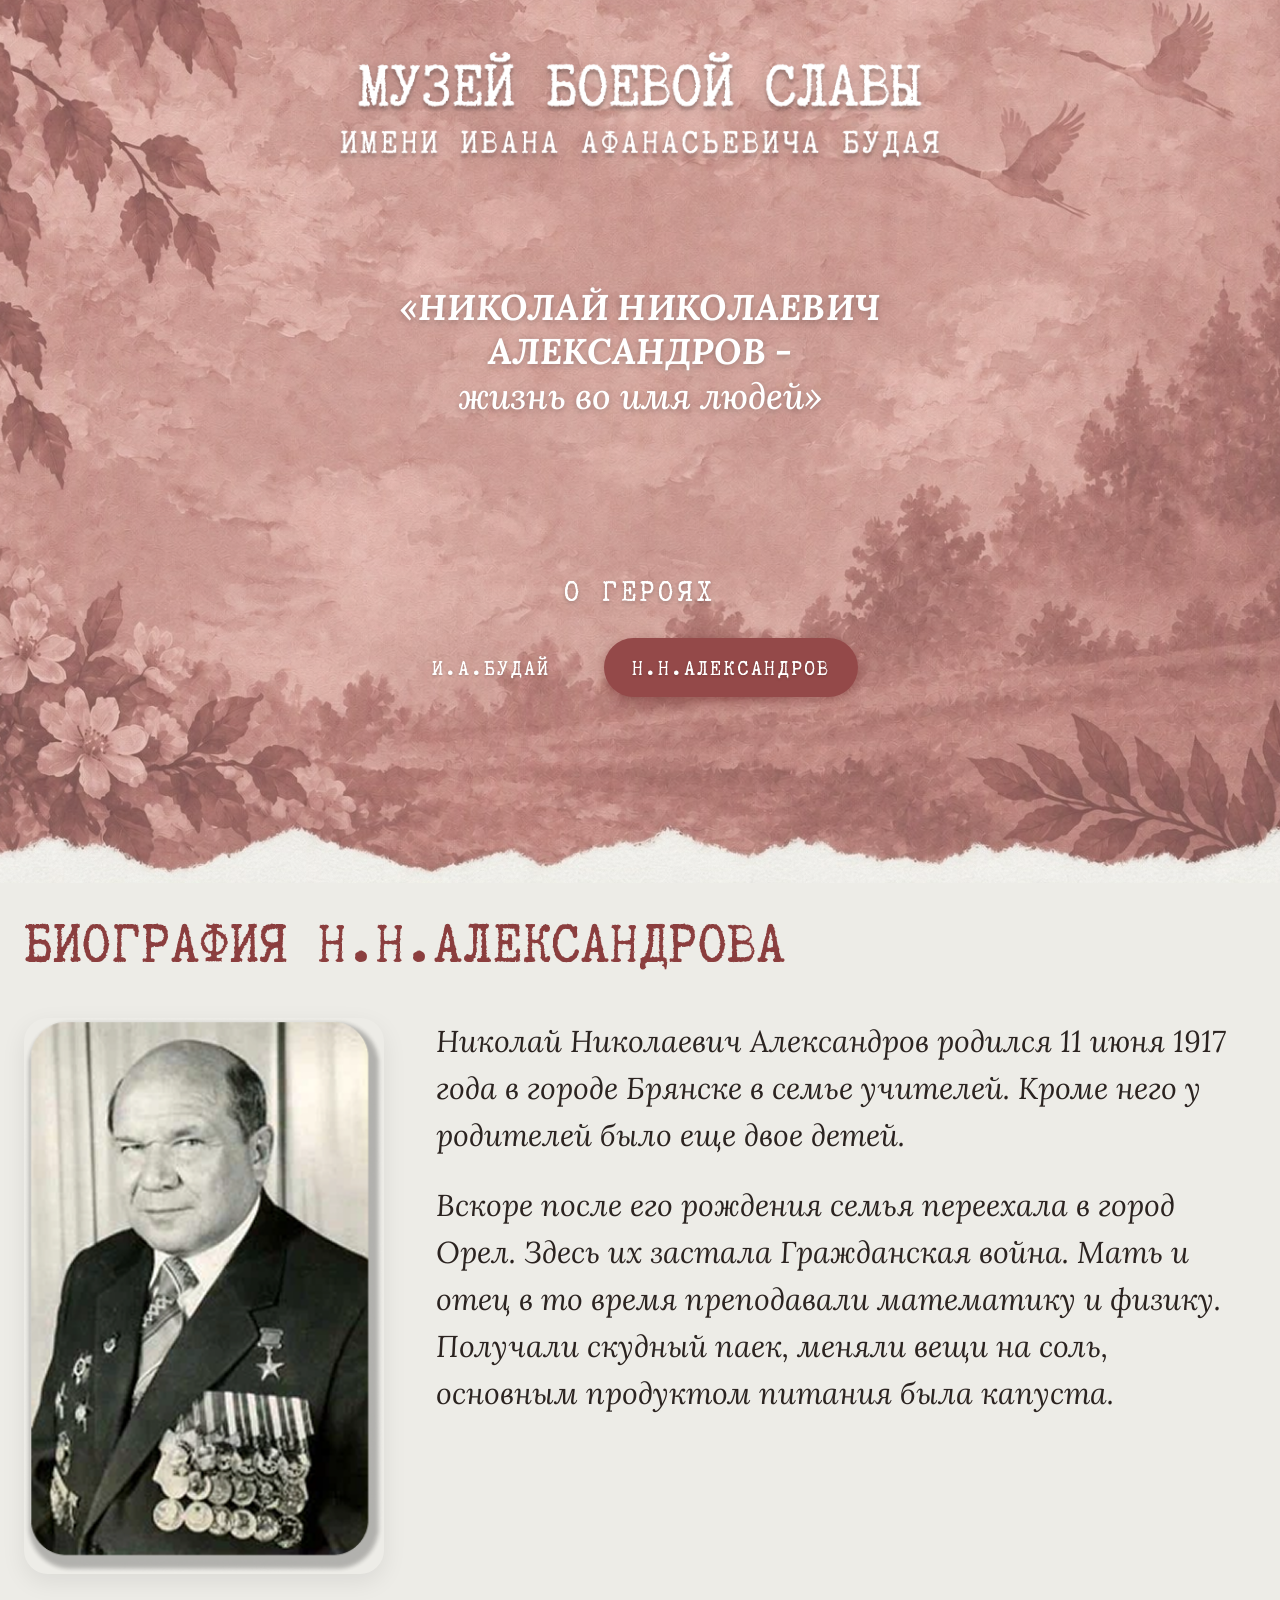
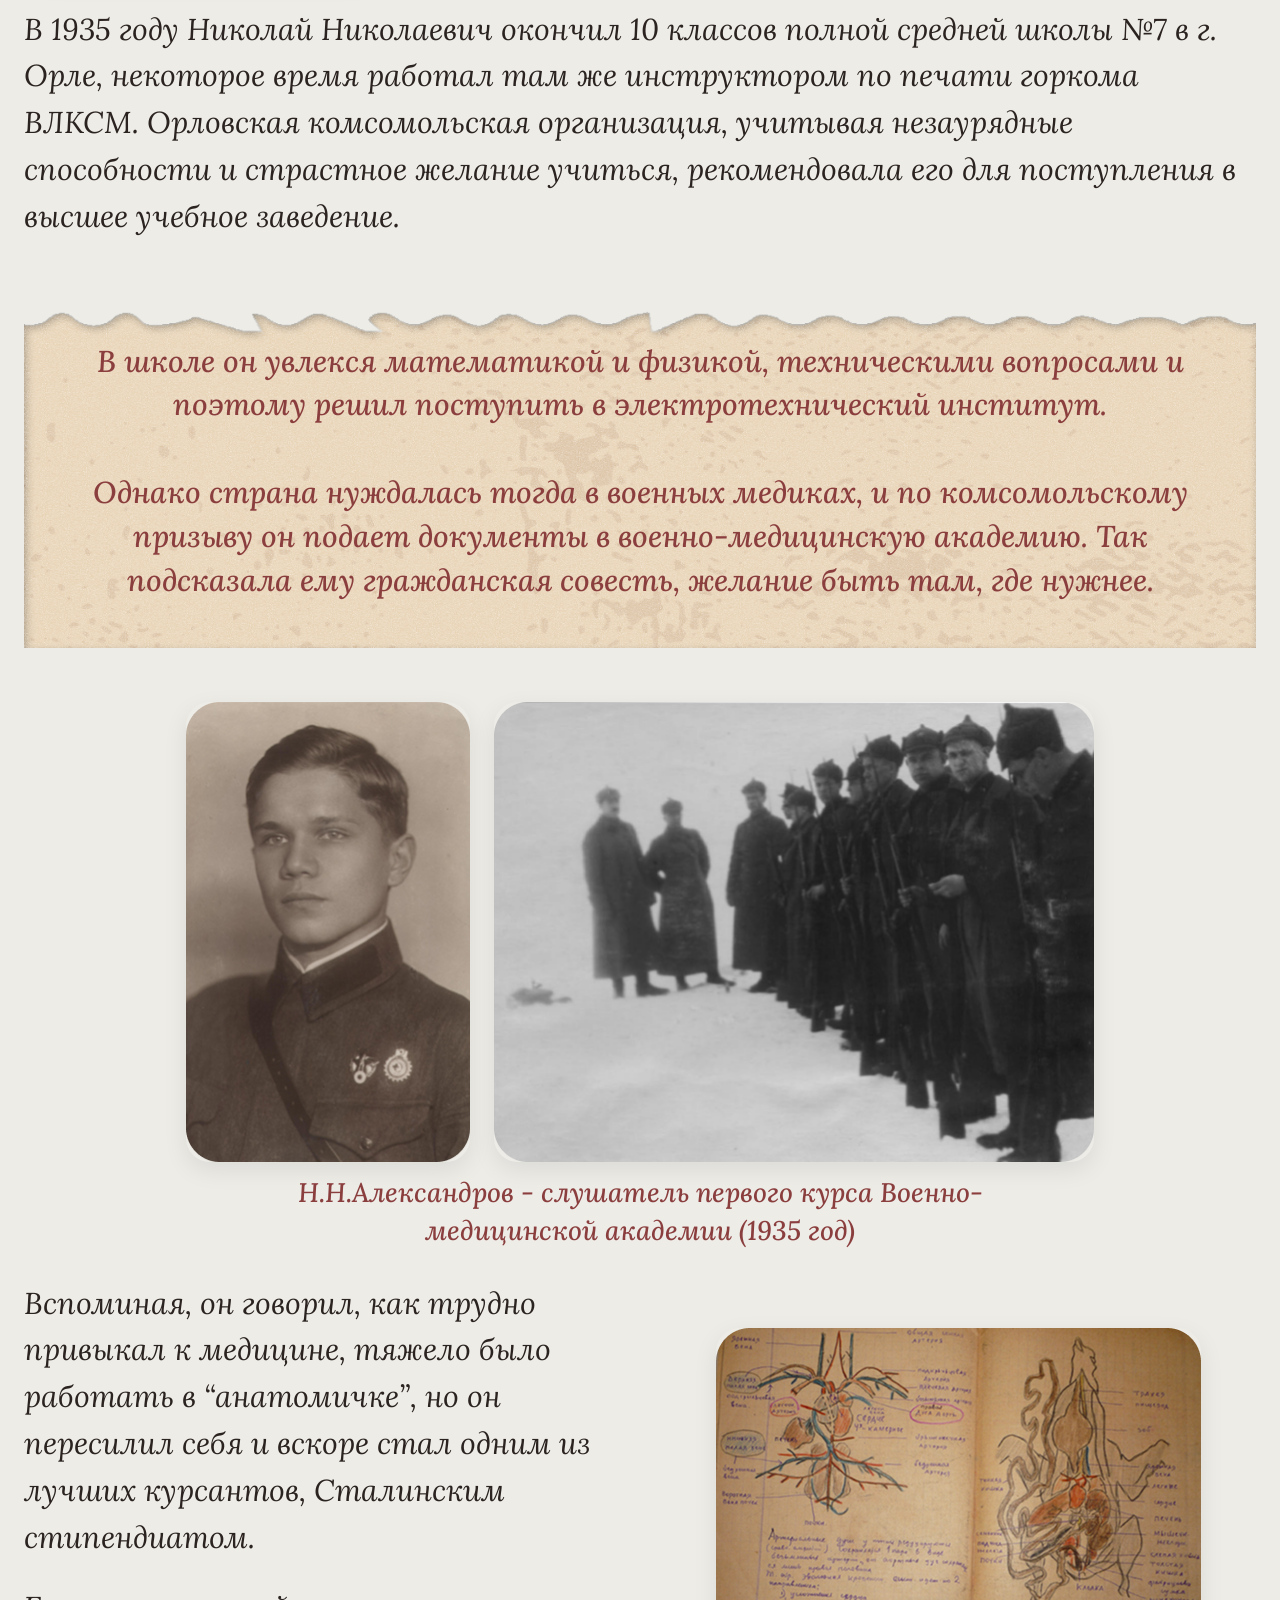
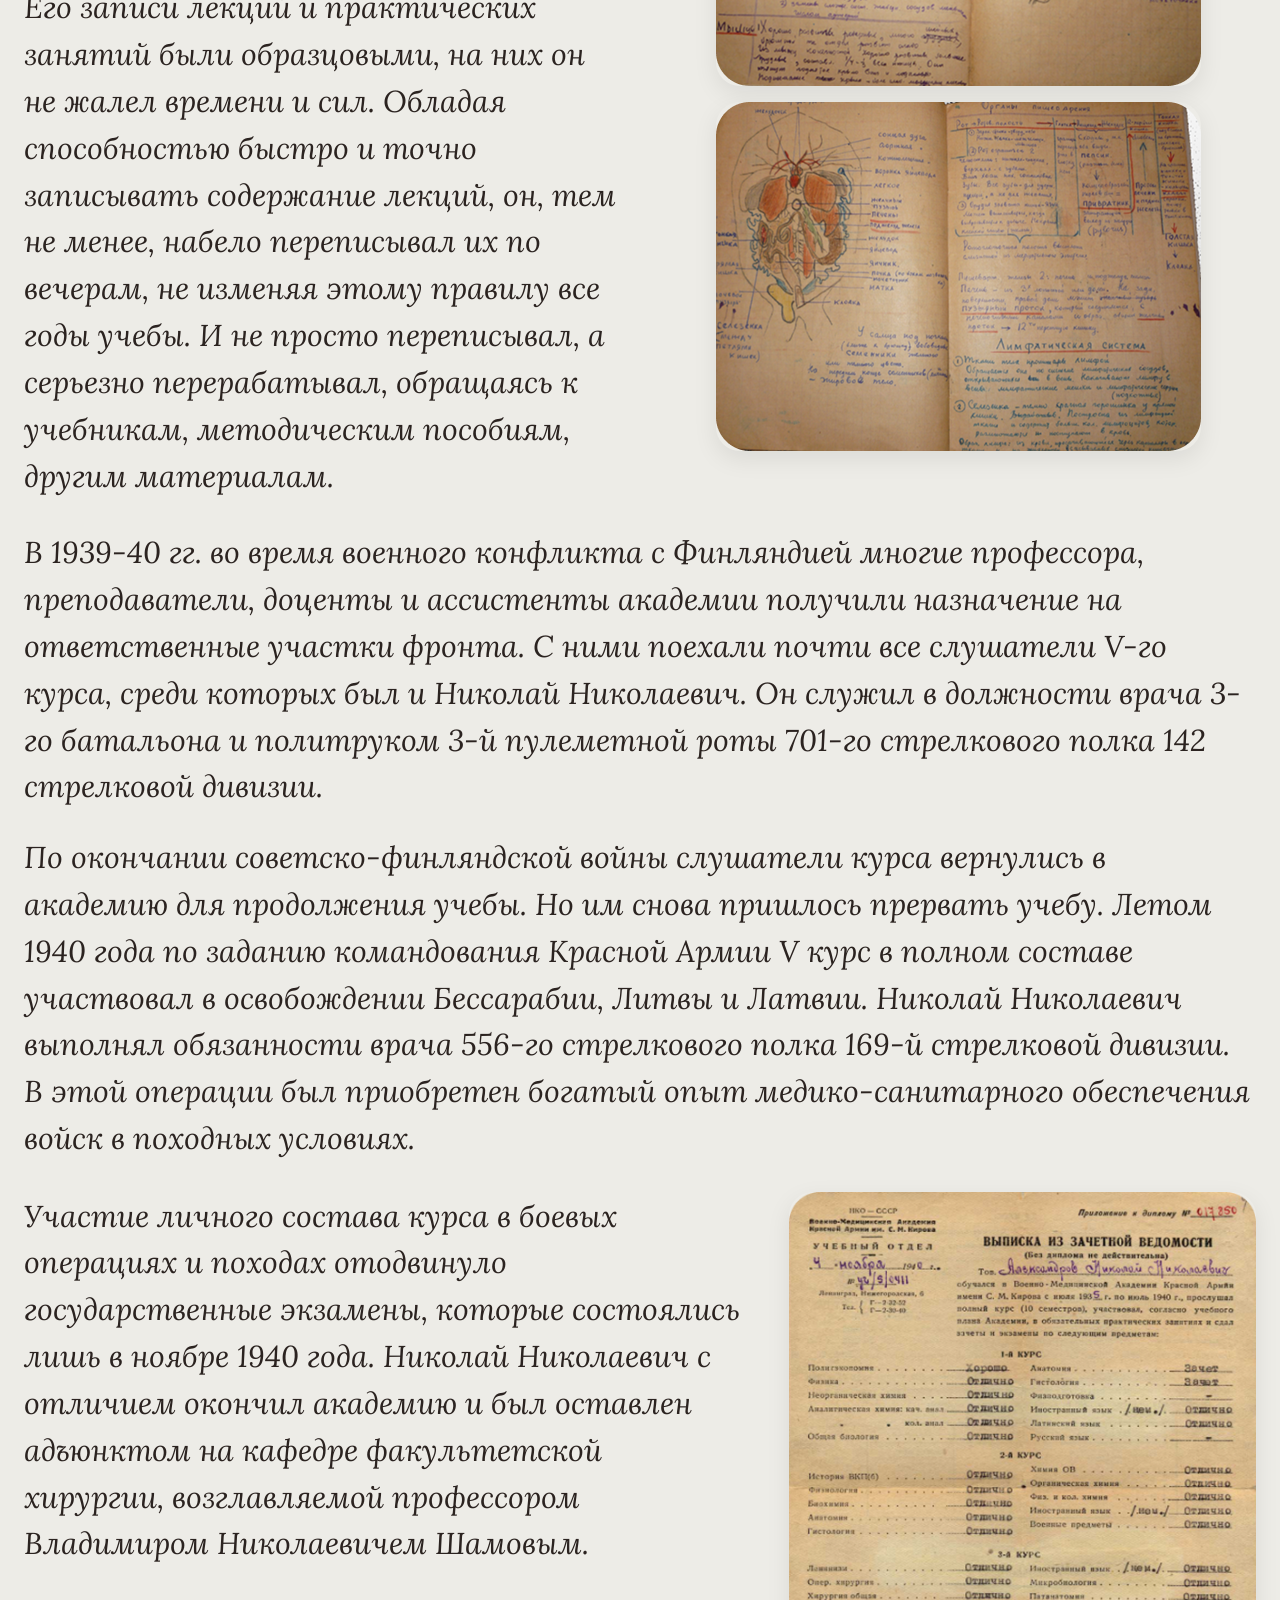
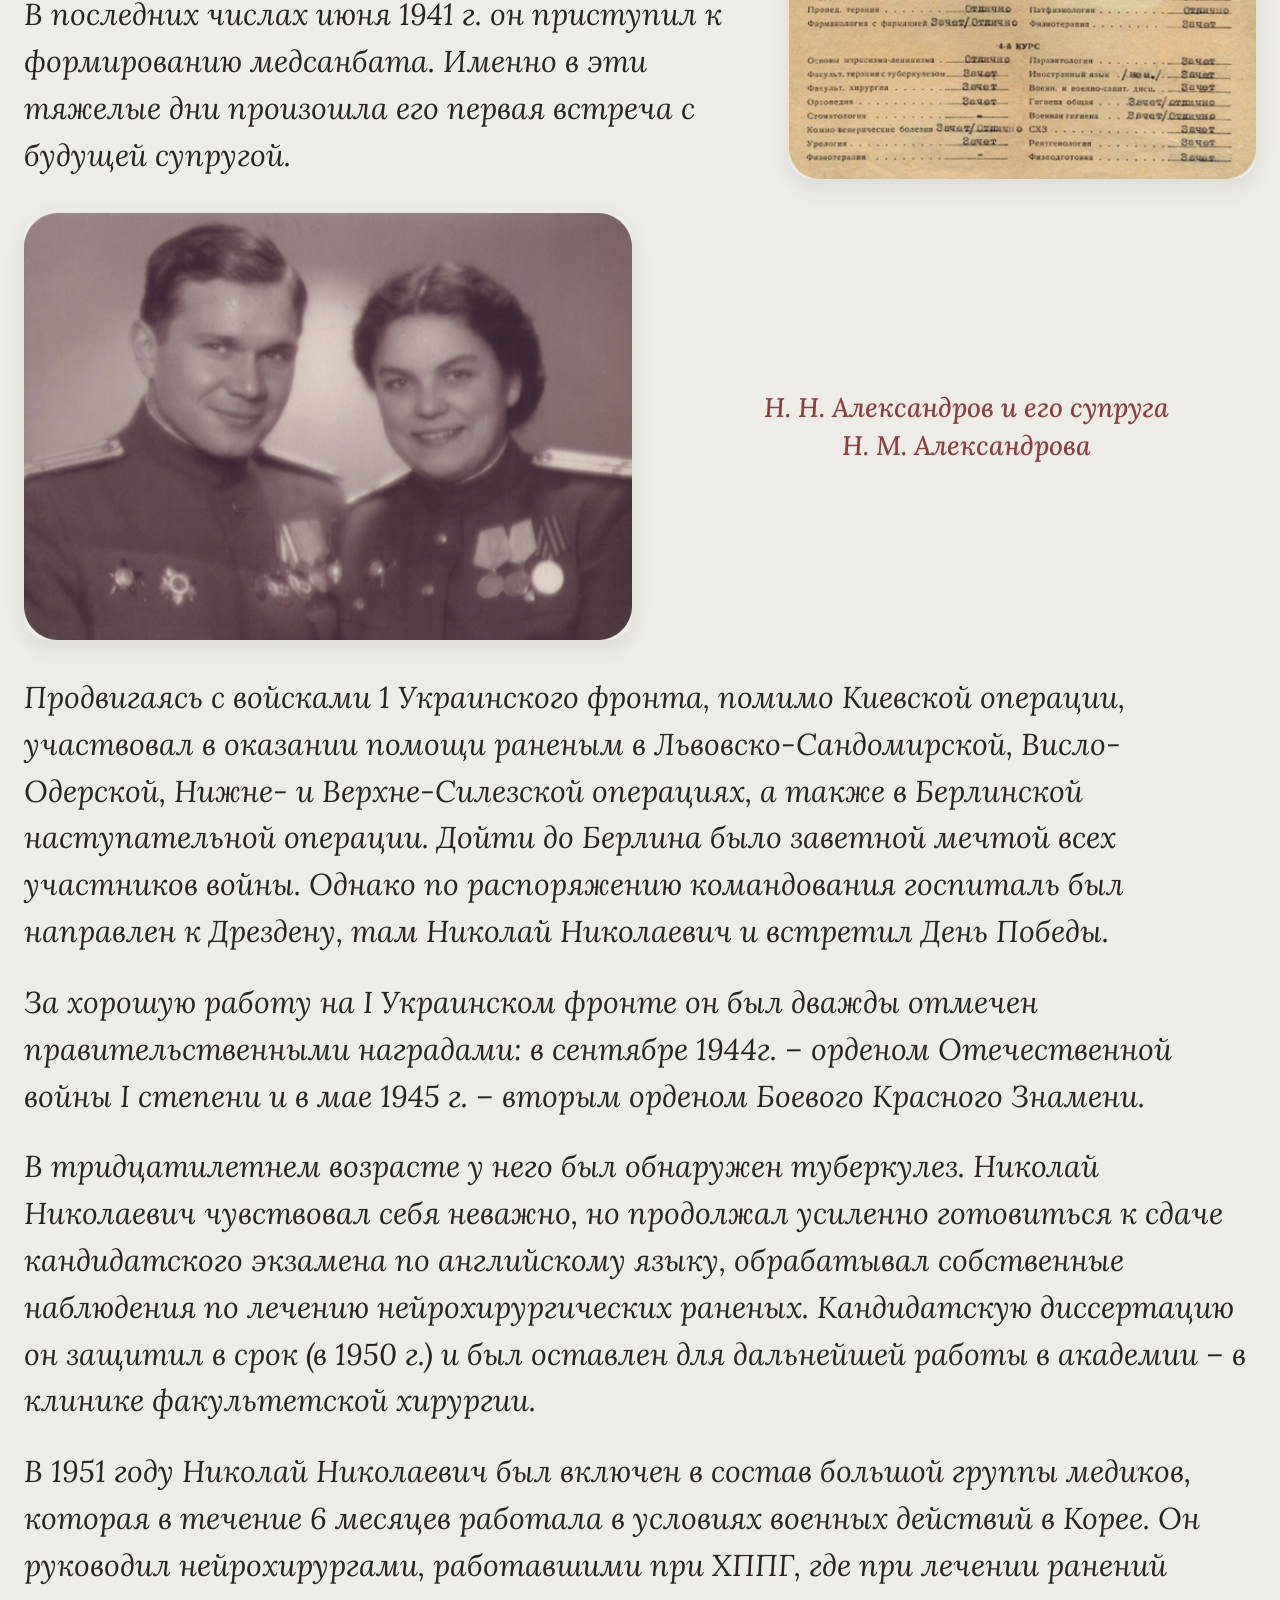
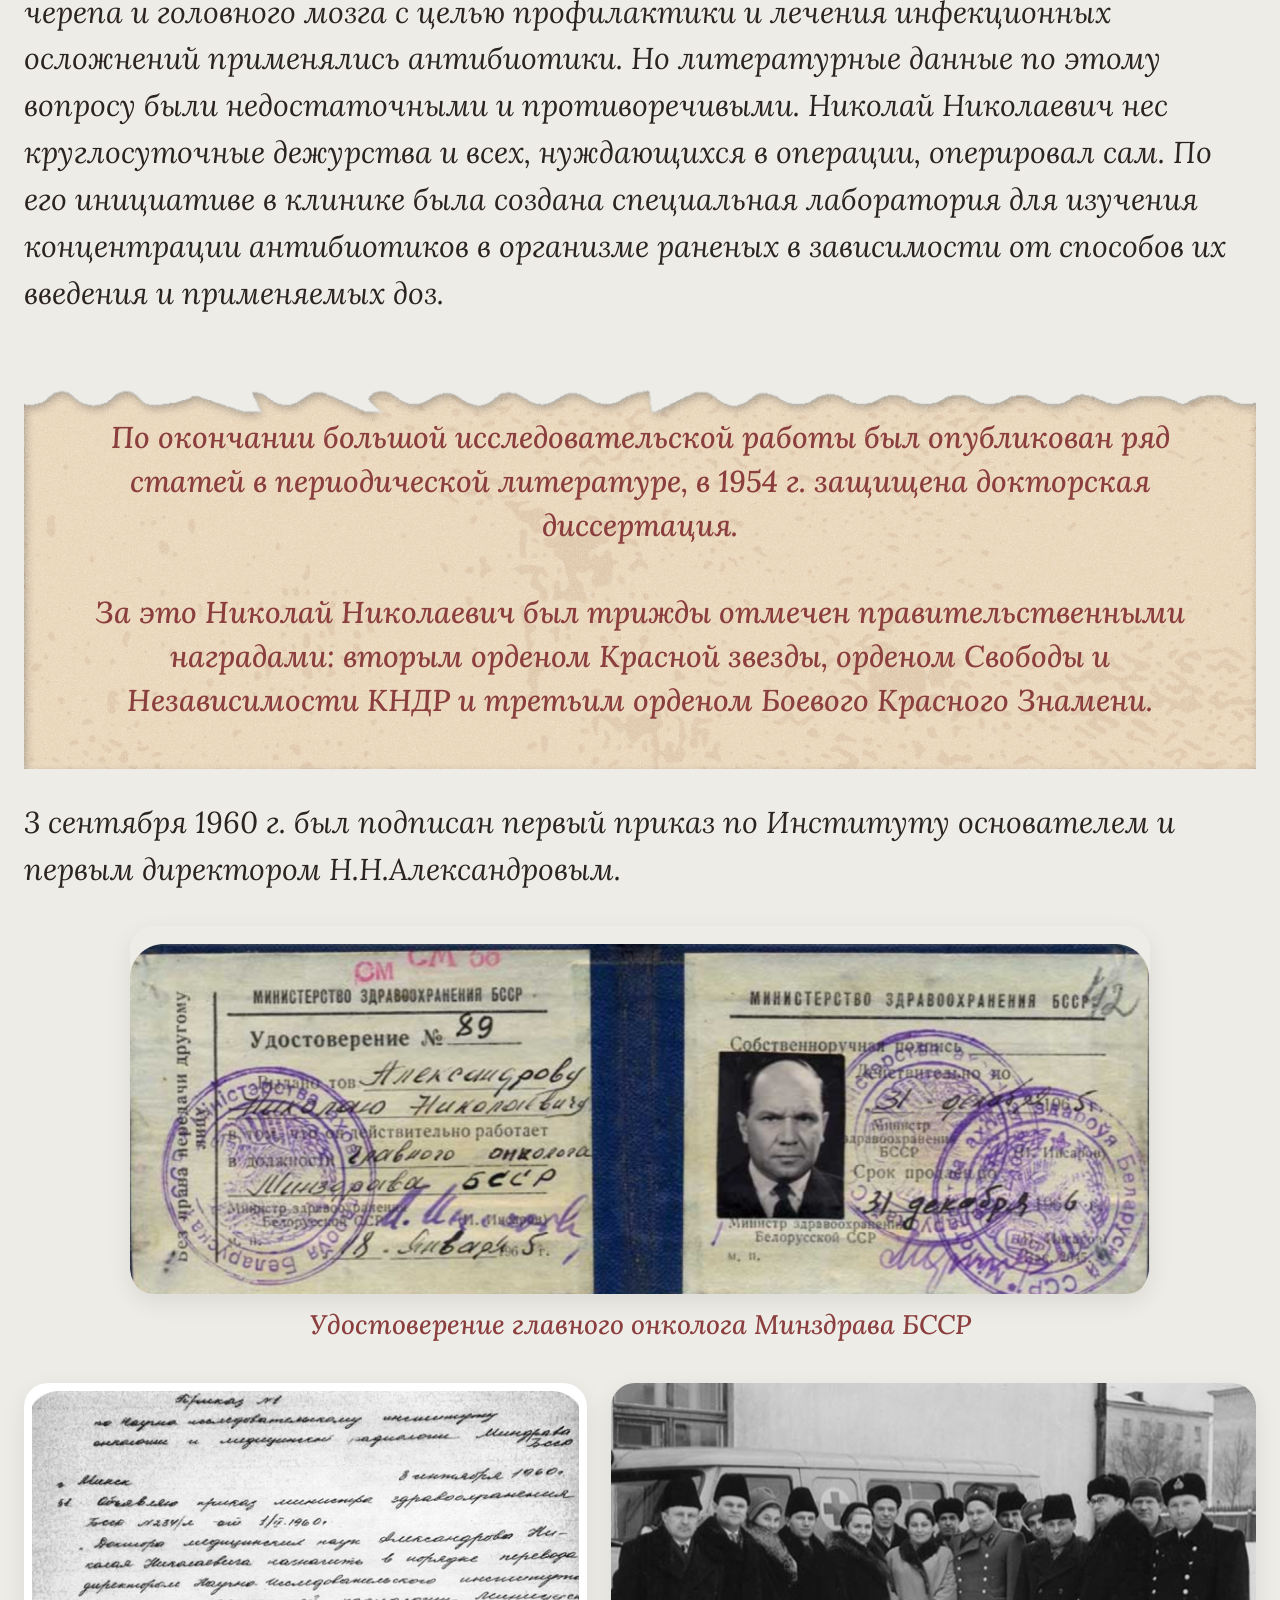
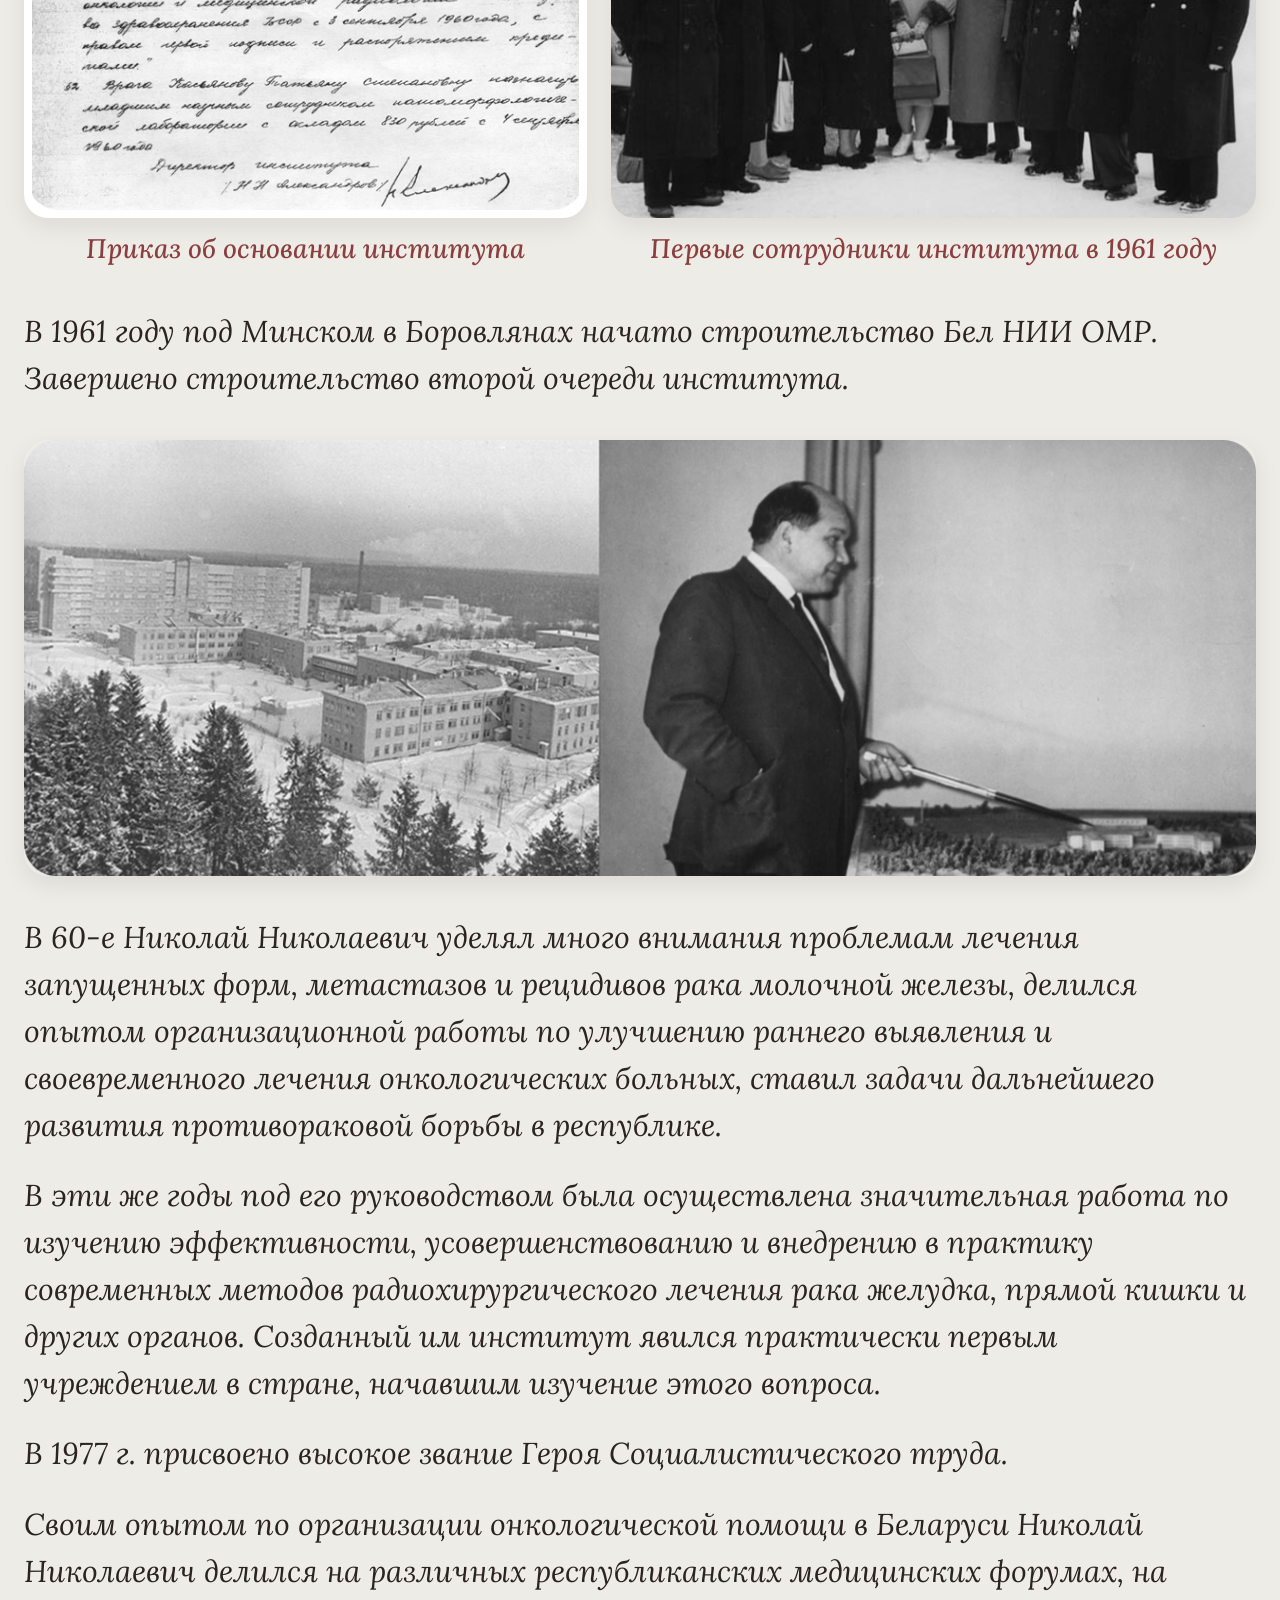
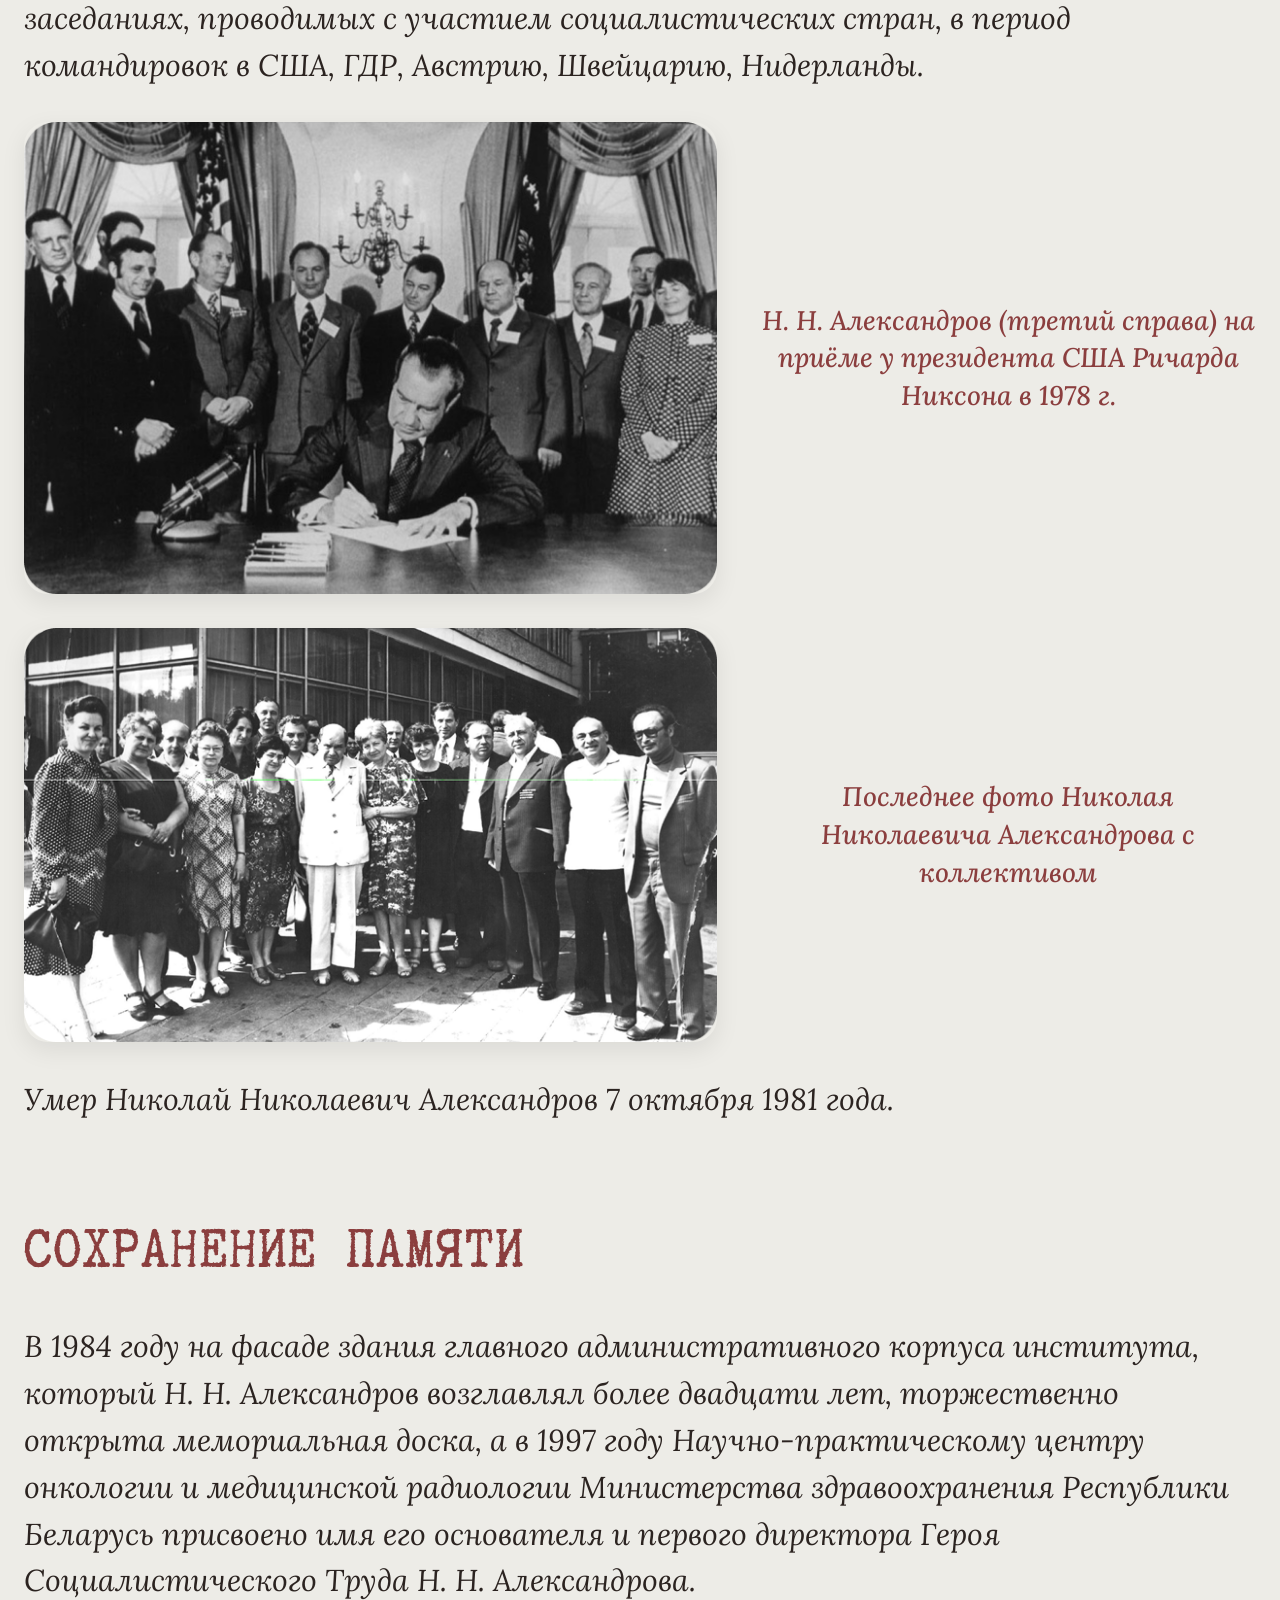
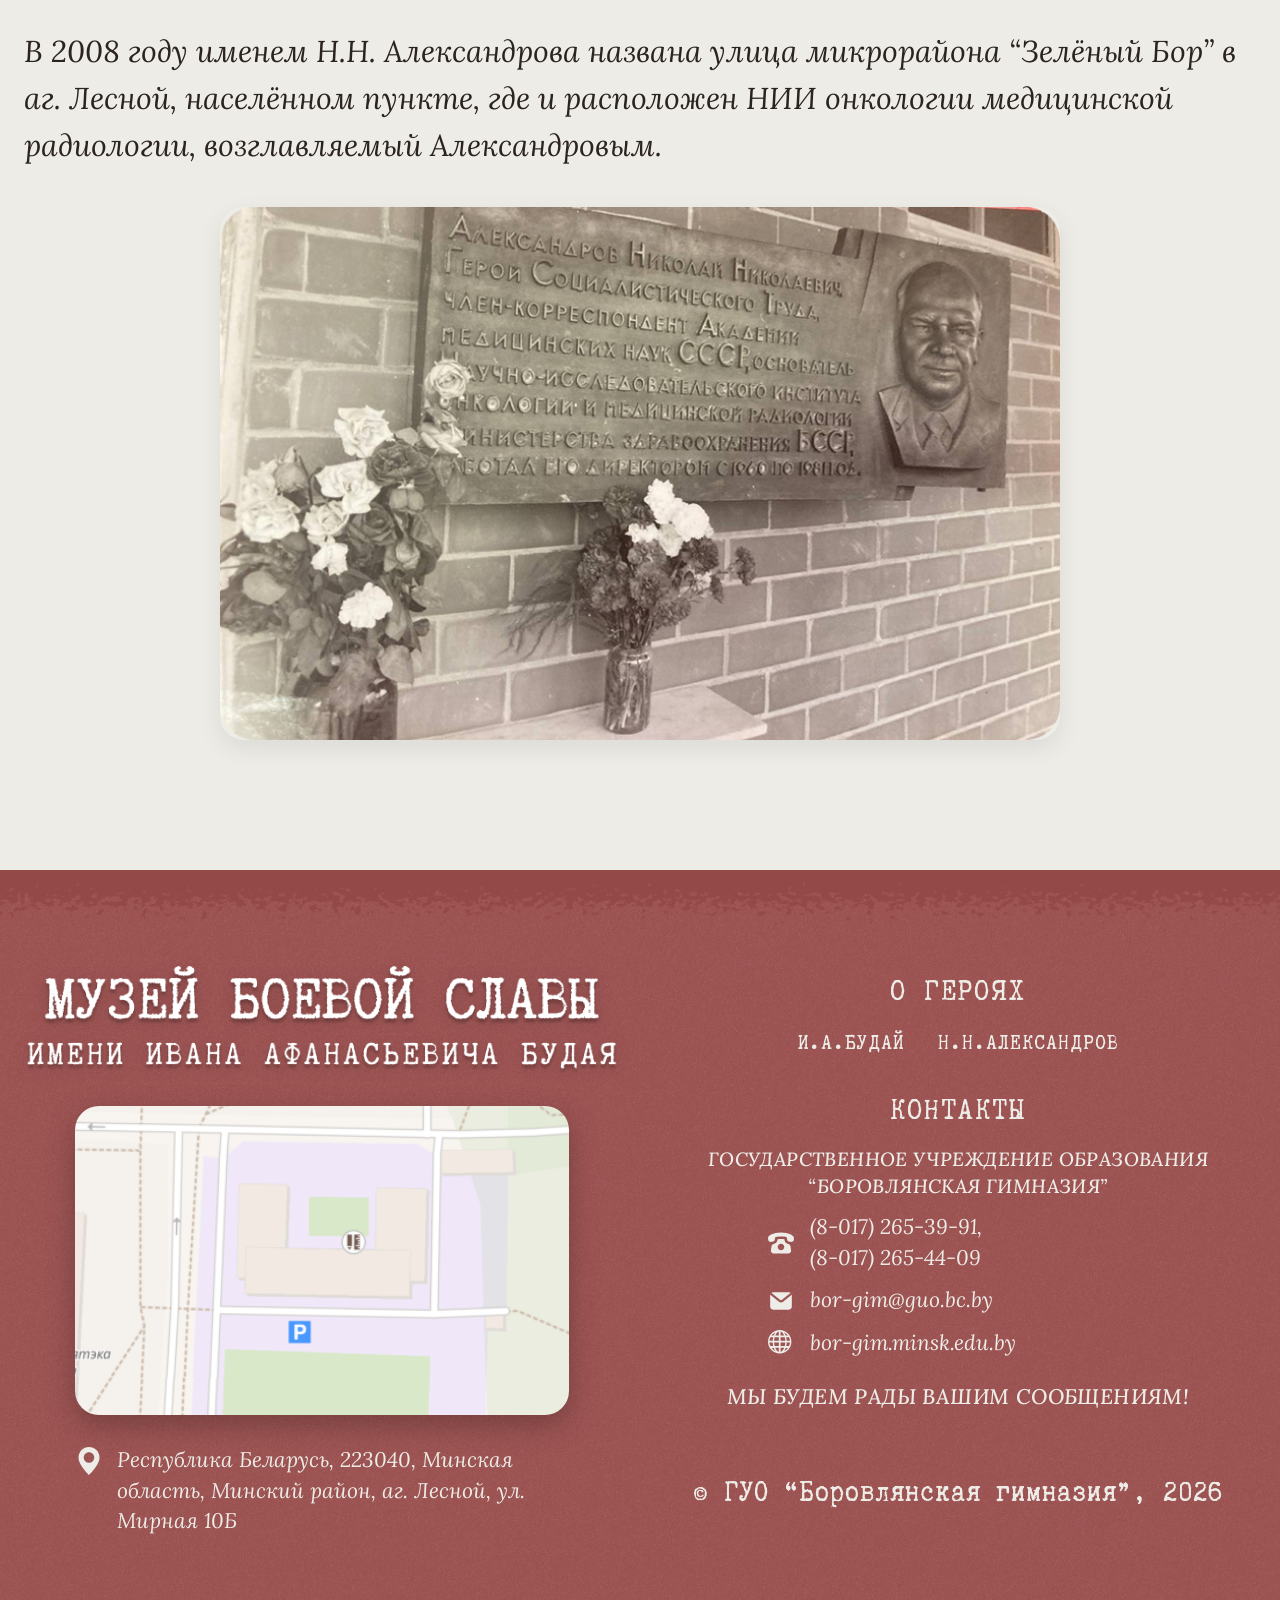
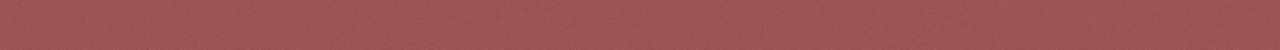
==== aleksandrov.html @ c3d9b559 "Сайт музея Боевой Славы: вёрстка по новому прототипу" ====
<!DOCTYPE html>
<html lang="ru">
<head>
  <meta charset="UTF-8">
  <meta name="viewport" content="width=device-width, initial-scale=1.0">
  <title>Александров Николай Николаевич — Музей Боевой Славы</title>
  <meta name="description" content="Биография, военный путь и научное наследие Николая Николаевича Александрова — Героя Социалистического Труда.">
  <link rel="preload" as="image" href="assets/img/banner.png">
  <link rel="stylesheet" href="css/style.css?v=20261109-8">
  <link rel="icon" type="image/png" href="assets/img/logo.png">
</head>
<body>

  <!-- ======================================================================
       Шапка и баннер героя
       ====================================================================== -->
  <header class="header-banner">
    <div class="header-container">
      <a href="index.html" class="museum-logo" title="На главную">
        <img src="assets/img/logo.png" alt="Музей Боевой Славы имени Ивана Афанасьевича Будая" width="645" height="120">
      </a>

      <div class="header-quote">
        <div class="quote-text">
          <strong>«НИКОЛАЙ НИКОЛАЕВИЧ<br>АЛЕКСАНДРОВ -</strong>
          жизнь во имя людей»
        </div>
      </div>

      <nav class="header-heroes-nav" aria-label="Раздел героев">
        <div class="heroes-nav-title">О ГЕРОЯХ</div>
        <div class="heroes-buttons-row">
          <a href="budai.html" class="btn-hero-nav">И.А.БУДАЙ</a>
          <a href="aleksandrov.html" class="btn-hero-nav active">Н.Н.АЛЕКСАНДРОВ</a>
        </div>
      </nav>
    </div>
  </header>

  <!-- ======================================================================
       Основное содержимое страницы
       ====================================================================== -->
  <main class="main-wrapper">

    <!-- Раздел: Биография -->
    <section class="section-block">
      <h2 class="section-title left">БИОГРАФИЯ Н.Н.АЛЕКСАНДРОВА</h2>

      <div class="bio-top-grid">
        <img src="assets/img/aleksandrov/portrait.png" alt="Николай Николаевич Александров" class="bio-portrait" data-caption="Николай Николаевич Александров (1917–1981)" width="346" height="534" loading="lazy" decoding="async">

        <div class="bio-paragraphs">
          <p>
            Николай Николаевич Александров родился 11 июня 1917 года в городе Брянске в семье учителей. Кроме него у родителей было еще двое детей.
          </p>
          <p>
            Вскоре после его рождения семья переехала в город Орел. Здесь их застала Гражданская война. Мать и отец в то время преподавали математику и физику. Получали скудный паек, меняли вещи на соль, основным продуктом питания была капуста.
          </p>
        </div>
      </div>

      <div class="bio-paragraphs">
        <p>
          В 1935 году Николай Николаевич окончил 10 классов полной средней школы №7 в г. Орле, некоторое время работал там же инструктором по печати горкома ВЛКСМ. Орловская комсомольская организация, учитывая незаурядные способности и страстное желание учиться, рекомендовала его для поступления в высшее учебное заведение.
        </p>

        <div class="paper-card alek-p1">
          В школе он увлекся математикой и физикой, техническими вопросами и поэтому решил поступить в электротехнический институт.<br><br>
          Однако страна нуждалась тогда в военных медиках, и по комсомольскому призыву он подает документы в военно-медицинскую академию. Так подсказала ему гражданская совесть, желание быть там, где нужнее.
        </div>
      </div>

      <div class="photo-caption-block">
        <div class="duo-photo-row">
          <img src="assets/img/aleksandrov/portrait_2.png" alt="Н. Н. Александров в молодости" data-caption="Н. Н. Александров — слушатель Военно-медицинской академии (1935 год)" width="285" height="461" loading="lazy" decoding="async">
          <img src="assets/img/aleksandrov/photo_1.png" alt="Слушатели первого курса" data-caption="Слушатели первого курса Военно-медицинской академии" width="601" height="461" loading="lazy" decoding="async">
        </div>
        <div class="caption-text">
          Н.Н.Александров - слушатель первого курса Военно-<br>медицинской академии (1935 год)
        </div>
      </div>

      <div class="two-col-layout">
        <div class="bio-paragraphs">
          <p>
            Вспоминая, он говорил, как трудно привыкал к медицине, тяжело было работать в “анатомичке”, но он пересилил себя и вскоре стал одним из лучших курсантов, Сталинским стипендиатом.
          </p>
          <p>
            Его записи лекций и практических занятий были образцовыми, на них он не жалел времени и сил. Обладая способностью быстро и точно записывать содержание лекций, он, тем не менее, набело переписывал их по вечерам, не изменяя этому правилу все годы учебы. И не просто переписывал, а серьезно перерабатывал, обращаясь к учебникам, методическим пособиям, другим материалам.
          </p>
        </div>

        <div style="display: flex; flex-direction: column; gap: 16px; align-items: center;">
          <img src="assets/img/aleksandrov/photo_2.png" alt="Анатомический рисунок" style="border-radius: var(--radius-lg); box-shadow: var(--shadow-card); max-width: 100%;" data-caption="Анатомический рисунок из конспекта Н. Н. Александрова" width="485" height="358" loading="lazy" decoding="async">
          <img src="assets/img/aleksandrov/photo_3.png" alt="Конспекты лекций" style="border-radius: var(--radius-lg); box-shadow: var(--shadow-card); max-width: 100%;" data-caption="Образцовые рукописные конспекты лекций" width="485" height="349" loading="lazy" decoding="async">
        </div>
      </div>

      <div class="bio-paragraphs">
        <p>
          В 1939-40 гг. во время военного конфликта с Финляндией многие профессора, преподаватели, доценты и ассистенты академии получили назначение на ответственные участки фронта. С ними поехали почти все слушатели V-го курса, среди которых был и Николай Николаевич. Он служил в должности врача 3-го батальона и политруком 3-й пулеметной роты 701-го стрелкового полка 142 стрелковой дивизии.
        </p>
        <p>
          По окончании советско-финляндской войны слушатели курса вернулись в академию для продолжения учебы. Но им снова пришлось прервать учебу. Летом 1940 года по заданию командования Красной Армии V курс в полном составе участвовал в освобождении Бессарабии, Литвы и Латвии. Николай Николаевич выполнял обязанности врача 556-го стрелкового полка 169-й стрелковой дивизии. В этой операции был приобретен богатый опыт медико-санитарного обеспечения войск в походных условиях.
        </p>
      </div>

      <div class="two-col-layout two-col-layout--text-wide">
        <div class="bio-paragraphs">
          <p>
            Участие личного состава курса в боевых операциях и походах отодвинуло государственные экзамены, которые состоялись лишь в ноябре 1940 года. Николай Николаевич с отличием окончил академию и был оставлен адъюнктом на кафедре факультетской хирургии, возглавляемой профессором Владимиром Николаевичем Шамовым.
          </p>
          <p>
            В последних числах июня 1941 г. он приступил к формированию медсанбата. Именно в эти тяжелые дни произошла его первая встреча с будущей супругой.
          </p>
        </div>

        <div>
          <img src="assets/img/aleksandrov/photo_4.png" alt="Выписка из зачетной ведомости" style="border-radius: var(--radius-lg); box-shadow: var(--shadow-card); width: 100%;" data-caption="Выписка из зачетной ведомости об окончании Военно-медицинской академии" width="515" height="647" loading="lazy" decoding="async">
        </div>
      </div>

      <div class="photo-side-caption">
        <img src="assets/img/aleksandrov/photo_5.png" alt="Н. Н. Александров с супругой" data-caption="Николай Николаевич Александров и его супруга Надежда Михайловна" width="603" height="423" loading="lazy" decoding="async">
        <div class="caption-text">
          Н. Н. Александров и его супруга<br>
          Н. М. Александрова
        </div>
      </div>

      <div class="bio-paragraphs">
        <p>
          Продвигаясь с войсками 1 Украинского фронта, помимо Киевской операции, участвовал в оказании помощи раненым в Львовско-Сандомирской, Висло-Одерской, Нижне- и Верхне-Силезской операциях, а также в Берлинской наступательной операции. Дойти до Берлина было заветной мечтой всех участников войны. Однако по распоряжению командования госпиталь был направлен к Дрездену, там Николай Николаевич и встретил День Победы.
        </p>
        <p>
          За хорошую работу на I Украинском фронте он был дважды отмечен правительственными наградами: в сентябре 1944г. – орденом Отечественной войны I степени и в мае 1945 г. – вторым орденом Боевого Красного Знамени.
        </p>
        <p>
          В тридцатилетнем возрасте у него был обнаружен туберкулез. Николай Николаевич чувствовал себя неважно, но продолжал усиленно готовиться к сдаче кандидатского экзамена по английскому языку, обрабатывал собственные наблюдения по лечению нейрохирургических раненых. Кандидатскую диссертацию он защитил в срок (в 1950 г.) и был оставлен для дальнейшей работы в академии – в клинике факультетской хирургии.
        </p>
        <p>
          В 1951 году Николай Николаевич был включен в состав большой группы медиков, которая в течение 6 месяцев работала в условиях военных действий в Корее. Он руководил нейрохирургами, работавшими при ХППГ, где при лечении ранений черепа и головного мозга с целью профилактики и лечения инфекционных осложнений применялись антибиотики. Но литературные данные по этому вопросу были недостаточными и противоречивыми. Николай Николаевич нес круглосуточные дежурства и всех, нуждающихся в операции, оперировал сам. По его инициативе в клинике была создана специальная лаборатория для изучения концентрации антибиотиков в организме раненых в зависимости от способов их введения и применяемых доз.
        </p>

        <div class="paper-card alek-p2">
          По окончании большой исследовательской работы был опубликован ряд статей в периодической литературе, в 1954 г. защищена докторская диссертация.<br><br>
          За это Николай Николаевич был трижды отмечен правительственными наградами: вторым орденом Красной звезды, орденом Свободы и Независимости КНДР и третьим орденом Боевого Красного Знамени.
        </div>
      </div>

      <div class="bio-paragraphs">
        <p>
          3 сентября 1960 г. был подписан первый приказ по Институту основателем и первым директором Н.Н.Александровым.
        </p>
      </div>

      <div class="photo-caption-block certificate-block">
        <img src="assets/img/aleksandrov/photo_12.png" alt="Удостоверение главного онколога Минздрава БССР" data-caption="Удостоверение главного онколога Минздрава БССР" width="1022" height="368" loading="lazy" decoding="async">
        <div class="caption-text">Удостоверение главного онколога Минздрава БССР</div>
      </div>

      <div class="photo-grid-2col photos-equal">
        <div class="photo-caption-block">
          <img src="assets/img/aleksandrov/photo_6.png" alt="Приказ об основании института" style="background: #fff; padding: 8px;" data-caption="Приказ №1 по Бел НИИ ОМР Минздрава БССР от 3 сентября 1960 г." width="587" height="442" loading="lazy" decoding="async">
          <div class="caption-text">Приказ об основании института</div>
        </div>
        <div class="photo-caption-block">
          <img src="assets/img/aleksandrov/photo_7.png" alt="Первые сотрудники института" data-caption="Первые сотрудники института в 1961 году" width="673" height="437" loading="lazy" decoding="async">
          <div class="caption-text">Первые сотрудники института в 1961 году</div>
        </div>
      </div>

      <div class="bio-paragraphs">
        <p>
          В 1961 году под Минском в Боровлянах начато строительство Бел НИИ ОМР. Завершено строительство второй очереди института.
        </p>
      </div>

      <div class="featured-single-photo featured-single-photo--full">
        <img src="assets/img/aleksandrov/photo_8.png" alt="Строительство института и макет" data-caption="Строительство Бел НИИ ОМР под Минском в Боровлянах и Н. Н. Александров у макета" width="1278" height="453" loading="lazy" decoding="async">
      </div>

      <div class="bio-paragraphs">
        <p>
          В 60-е Николай Николаевич уделял много внимания проблемам лечения запущенных форм, метастазов и рецидивов рака молочной железы, делился опытом организационной работы по улучшению раннего выявления и своевременного лечения онкологических больных, ставил задачи дальнейшего развития противораковой борьбы в республике.
        </p>
        <p>
          В эти же годы под его руководством была осуществлена значительная работа по изучению эффективности, усовершенствованию и внедрению в практику современных методов радиохирургического лечения рака желудка, прямой кишки и других органов. Созданный им институт явился практически первым учреждением в стране, начавшим изучение этого вопроса.
        </p>
        <p>
          В 1977 г. присвоено высокое звание Героя Социалистического труда.
        </p>
        <p>
          Своим опытом по организации онкологической помощи в Беларуси Николай Николаевич делился на различных республиканских медицинских форумах, на заседаниях, проводимых с участием социалистических стран, в период командировок в США, ГДР, Австрию, Швейцарию, Нидерланды.
        </p>
      </div>

      <div class="photo-side-caption photo-side-caption--wide">
        <img src="assets/img/aleksandrov/photo_9.png" alt="Прием у Никсона" data-caption="Н. Н. Александров на приёме у президента США Ричарда Никсона в 1978 г." width="714" height="486" loading="lazy" decoding="async">
        <div class="caption-text">
          Н. Н. Александров (третий справа) на приёме у президента США Ричарда Никсона в 1978 г.
        </div>
      </div>

      <div class="photo-side-caption photo-side-caption--wide">
        <img src="assets/img/aleksandrov/photo_10.png" alt="Последнее фото с коллективом" data-caption="Последнее фото Николая Николаевича Александрова с коллективом" width="714" height="426" loading="lazy" decoding="async">
        <div class="caption-text">
          Последнее фото Николая Николаевича Александрова с коллективом
        </div>
      </div>

      <div class="bio-paragraphs" style="margin-top: 20px;">
        <p>
          Умер Николай Николаевич Александров 7 октября 1981 года.
        </p>
      </div>
    </section>

    <!-- Раздел: Сохранение памяти -->
    <section class="section-block">
      <h2 class="section-title left">СОХРАНЕНИЕ ПАМЯТИ</h2>

      <div class="bio-paragraphs">
        <p>
          В 1984 году на фасаде здания главного административного корпуса института, который Н. Н. Александров возглавлял более двадцати лет, торжественно открыта мемориальная доска, а в 1997 году Научно-практическому центру онкологии и медицинской радиологии Министерства здравоохранения Республики Беларусь присвоено имя его основателя и первого директора Героя Социалистического Труда Н. Н. Александрова.
        </p>
        <p>
          В 2008 году именем Н.Н. Александрова названа улица микрорайона “Зелёный Бор” в аг. Лесной, населённом пункте, где и расположен НИИ онкологии медицинской радиологии, возглавляемый Александровым.
        </p>
      </div>

      <div class="featured-single-photo">
        <img src="assets/img/aleksandrov/photo_11.png" alt="Мемориальная доска Н. Н. Александрову" data-caption="Мемориальная доска Н. Н. Александрову на здании института" width="826" height="524" loading="lazy" decoding="async">
      </div>
    </section>

  </main>

  <!-- ======================================================================
       Подвал сайта (Footer)
       ====================================================================== -->
  <footer class="site-footer">
    <div class="footer-container">
      <div class="footer-main-grid">
        <div class="footer-left-col">
          <a href="index.html" class="museum-logo" title="На главную">
            <img src="assets/img/logo.png" alt="Музей Боевой Славы" width="645" height="120" loading="lazy" decoding="async">
          </a>

          <div class="footer-map-frame">
            <iframe
              src="https://yandex.by/map-widget/v1/?ll=27.683663%2C54.008259&z=16&pt=27.683663%2C54.008259%2Cpm2rdm&lang=ru_RU"
              title="Боровлянская гимназия на карте"
              allowfullscreen></iframe>
          </div>

          <div class="footer-address">
            <img src="assets/img/icons/geo.svg" alt="Адрес" loading="lazy" decoding="async">
            <span>Республика Беларусь, 223040, Минская область, Минский район, аг. Лесной, ул. Мирная 10Б</span>
          </div>
        </div>

        <div class="footer-right-col">
          <div class="footer-nav-block">
            <div class="footer-block-title">О ГЕРОЯХ</div>
            <div class="footer-hero-links">
              <a href="budai.html">И.А.БУДАЙ</a>
              <a href="aleksandrov.html">Н.Н.АЛЕКСАНДРОВ</a>
            </div>
          </div>

          <div class="footer-contacts-block">
            <div class="footer-block-title">КОНТАКТЫ</div>
            <div class="footer-contacts-sub">ГОСУДАРСТВЕННОЕ УЧРЕЖДЕНИЕ ОБРАЗОВАНИЯ “БОРОВЛЯНСКАЯ ГИМНАЗИЯ”</div>

            <div class="footer-contact-row">
              <img src="assets/img/icons/phone.svg" alt="Телефон" loading="lazy" decoding="async">
              <span>(8-017) 265-39-91,<br>(8-017) 265-44-09</span>
            </div>

            <a href="mailto:bor-gim@guo.bc.by" class="footer-contact-row">
              <img src="assets/img/icons/email.svg" alt="Email" loading="lazy" decoding="async">
              <span>bor-gim@guo.bc.by</span>
            </a>

            <a href="https://bor-gim.minsk.edu.by" target="_blank" rel="noopener" class="footer-contact-row">
              <img src="assets/img/icons/website.svg" alt="Сайт" loading="lazy" decoding="async">
              <span>bor-gim.minsk.edu.by</span>
            </a>

            <div class="footer-welcome-msg">МЫ БУДЕМ РАДЫ ВАШИМ СООБЩЕНИЯМ!</div>
          </div>

          <div class="footer-copyright">
            &copy; ГУО “Боровлянская гимназия”, 2026
          </div>
        </div>
      </div>
    </div>
  </footer>

  <script src="js/script.js"></script>
</body>
</html>
---- css/style.css ----
/* ==========================================================================
   Музей Боевой Славы им. И. А. Будая — Стили
   Шрифты проекта: Truetypewriter PolyglOTT + Lora
   ========================================================================== */

@font-face {
  font-family: 'Truetypewriter';
  src: url('../fonts/Truetypewriter PolyglOTT.ttf') format('truetype');
  font-weight: normal;
  font-style: normal;
  font-display: swap;
}

@font-face {
  font-family: 'Lora';
  src: url('../fonts/Lora-Regular.ttf') format('truetype');
  font-weight: 400;
  font-style: normal;
  font-display: swap;
}

@font-face {
  font-family: 'Lora';
  src: url('../fonts/Lora-Italic.ttf') format('truetype');
  font-weight: 400;
  font-style: italic;
  font-display: swap;
}

@font-face {
  font-family: 'Lora';
  src: url('../fonts/Lora-Medium.ttf') format('truetype');
  font-weight: 500;
  font-style: normal;
  font-display: swap;
}

@font-face {
  font-family: 'Lora';
  src: url('../fonts/Lora-MediumItalic.ttf') format('truetype');
  font-weight: 500;
  font-style: italic;
  font-display: swap;
}

@font-face {
  font-family: 'Lora';
  src: url('../fonts/Lora-SemiBold.ttf') format('truetype');
  font-weight: 600;
  font-style: normal;
  font-display: swap;
}

@font-face {
  font-family: 'Lora';
  src: url('../fonts/Lora-SemiBoldItalic.ttf') format('truetype');
  font-weight: 600;
  font-style: italic;
  font-display: swap;
}

@font-face {
  font-family: 'Lora';
  src: url('../fonts/Lora-Bold.ttf') format('truetype');
  font-weight: 700;
  font-style: normal;
  font-display: swap;
}

@font-face {
  font-family: 'Lora';
  src: url('../fonts/Lora-BoldItalic.ttf') format('truetype');
  font-weight: 700;
  font-style: italic;
  font-display: swap;
}

:root {
  --bg-cream: #EDECE7;
  --red-terracotta: #944949;
  --red-dark: #7a3535;
  --red-title: #8B3E3E;
  --red-paper: #8B3E3E;
  --text-dark: #2B2320;
  --text-muted: #5A4E48;
  --text-white: #EDECE7;
  --font-typewriter: 'Truetypewriter', 'Courier New', monospace;
  --font-serif: 'Lora', Georgia, 'Times New Roman', serif;
  --container-width: 1376px;
  --radius-sm: 8px;
  --radius-md: 16px;
  --radius-lg: 24px;
  --radius-pill: 9999px;
  --shadow-card: 0 8px 24px rgba(0, 0, 0, 0.08);
  --shadow-hover: 0 12px 32px rgba(0, 0, 0, 0.14);
  --body-size: clamp(20px, 2.36vw, 34px);
}

*, *::before, *::after {
  box-sizing: border-box;
  margin: 0;
  padding: 0;
}

html {
  scroll-behavior: smooth;
  font-size: 16px;
}

body {
  background-color: var(--bg-cream);
  color: var(--text-dark);
  font-family: var(--font-serif);
  font-size: var(--body-size);
  font-style: italic;
  line-height: 1.45;
  -webkit-font-smoothing: antialiased;
  -moz-osx-font-smoothing: grayscale;
  overflow-x: hidden;
}

img {
  max-width: 100%;
  height: auto;
  display: block;
}

a {
  color: inherit;
  text-decoration: none;
}

/* ==========================================================================
   Header & Banner (с эффектом оторванной бумаги)
   ========================================================================== */
.header-banner {
  position: relative;
  width: 100%;
  min-height: 883px;
  background-image: url('../assets/img/banner.png');
  background-repeat: no-repeat;
  background-position: center bottom;
  background-size: cover;
  background-color: #B98782;
  display: flex;
  flex-direction: column;
  align-items: center;
  justify-content: flex-start;
  padding-top: 52px;
  padding-bottom: 0;
}

.header-container {
  width: 100%;
  max-width: var(--container-width);
  padding: 0 24px;
  display: flex;
  flex-direction: column;
  align-items: center;
  text-align: center;
}

.museum-logo {
  display: inline-block;
  margin-bottom: 112px;
  transition: transform 0.25s ease, opacity 0.25s ease;
}

.museum-logo:hover {
  transform: scale(1.02);
  opacity: 0.95;
}

.museum-logo img {
  width: 606px;
  max-width: 100%;
  height: auto;
  filter: drop-shadow(0 2px 8px rgba(0, 0, 0, 0.15));
}

.header-quote {
  position: relative;
  display: flex;
  align-items: center;
  justify-content: center;
  gap: 18px;
  max-width: 900px;
  min-height: 150px;
  margin-bottom: 140px;
}

.quote-icon {
  width: 30px;
  height: 30px;
  flex-shrink: 0;
  opacity: 0.95;
}

.quote-icon.quote-start {
  align-self: flex-start;
  margin-top: -4px;
}

.quote-icon.quote-end {
  align-self: flex-end;
  margin-bottom: -4px;
}

.quote-text {
  font-family: var(--font-serif);
  font-style: italic;
  font-size: clamp(26px, 2.8vw, 40px);
  line-height: 1.25;
  color: #FFFFFF;
  text-shadow: 0 2px 6px rgba(0, 0, 0, 0.25);
  font-weight: 500;
  text-align: center;
}

.quote-text strong {
  font-weight: 700;
  font-style: italic;
  display: block;
  letter-spacing: 0.3px;
}

.header-heroes-nav {
  display: flex;
  flex-direction: column;
  align-items: center;
  gap: 22px;
}

.heroes-nav-title {
  font-family: var(--font-typewriter);
  font-style: normal;
  font-size: clamp(24px, 2.65vw, 38px);
  letter-spacing: 4px;
  color: #FFFFFF;
  text-transform: uppercase;
  text-shadow: 0 2px 4px rgba(0, 0, 0, 0.25);
}

.heroes-buttons-row {
  display: flex;
  gap: 44px;
  align-items: center;
  justify-content: center;
  flex-wrap: wrap;
}

.btn-hero-nav {
  display: inline-flex;
  align-items: center;
  justify-content: center;
  padding: 8px 10px;
  border-radius: var(--radius-pill);
  font-family: var(--font-typewriter);
  font-style: normal;
  font-size: clamp(18px, 1.9vw, 27px);
  letter-spacing: 2px;
  color: #FFFFFF;
  border: none;
  background-color: transparent;
  transition: all 0.25s ease;
  text-shadow: 0 1px 3px rgba(0, 0, 0, 0.2);
  cursor: pointer;
}

.btn-hero-nav:hover {
  color: #FFFFFF;
  text-shadow: 0 1px 3px rgba(0, 0, 0, 0.45);
}

.btn-hero-nav.active {
  background-color: var(--red-terracotta);
  padding: 12px 28px;
  box-shadow: 0 4px 14px rgba(100, 30, 30, 0.4);
}

/* ==========================================================================
   Main Content Layout
   ========================================================================== */
.main-wrapper {
  width: 100%;
  max-width: var(--container-width);
  margin: 0 auto;
  padding: 24px 24px 90px 24px;
}

.section-block {
  margin-bottom: 90px;
}

.section-block:last-child {
  margin-bottom: 40px;
}

.section-title {
  font-family: var(--font-typewriter);
  font-style: normal;
  color: var(--red-title);
  font-size: clamp(32px, 5vw, 72px);
  line-height: 1.14;
  letter-spacing: 1px;
  text-transform: uppercase;
  margin-bottom: 38px;
  font-weight: normal;
}

.section-title.center {
  text-align: center;
}

.section-title.left {
  text-align: left;
}

.subhead-title {
  font-family: var(--font-serif);
  font-weight: 600;
  font-style: italic;
  font-size: clamp(23px, 2.4vw, 34px);
  color: var(--text-dark);
  margin-bottom: 12px;
}

/* ==========================================================================
   Paper Parchment Cards
   ========================================================================== */
.paper-card {
  position: relative;
  background-repeat: no-repeat;
  background-size: 100% 100%;
  background-position: center;
  display: flex;
  flex-direction: column;
  justify-content: center;
  box-sizing: border-box;
  font-weight: 500;
  font-style: italic;
  color: var(--red-paper);
  font-size: var(--body-size);
  line-height: 1.45;
}

.paper-card strong,
.paper-card b {
  font-weight: 600;
  color: var(--red-paper);
}

.paper-card.home-foundation {
  background-image: url('../assets/img/home/paper_1.png');
  width: 100%;
  min-height: 330px;
  padding: 44px 52px;
  text-align: center;
}

.paper-card.home-foundation .date-badge {
  font-family: var(--font-serif);
  font-style: italic;
  font-size: clamp(28px, 2.8vw, 40px);
  font-weight: 600;
  color: var(--red-paper);
  margin-bottom: 12px;
}

.paper-card.home-foundation .desc {
  font-family: var(--font-serif);
  font-style: italic;
  font-size: var(--body-size);
  font-weight: 500;
  line-height: 1.45;
  color: var(--red-paper);
}

/* Budai paper cards */
.paper-card.budai-p1 {
  background-image: url('../assets/img/budai/paper_1.png');
  min-height: 260px;
  padding: 36px 48px;
  margin-top: 16px;
  text-align: center;
  font-size: var(--body-size);
}

.paper-card.budai-p2 {
  background-image: url('../assets/img/budai/paper_2.png');
  min-height: 700px;
  padding: 48px 46px;
  font-size: var(--body-size);
  line-height: 1.45;
}

.paper-card.budai-p3 {
  background-image: url('../assets/img/budai/paper_3.png');
  width: 100%;
  min-height: 380px;
  padding: 50px 58px;
  margin: 34px 0;
  font-size: var(--body-size);
  line-height: 1.45;
  text-align: center;
}

/* Aleksandrov paper cards */
.paper-card.alek-p1 {
  background-image: url('../assets/img/aleksandrov/paper_1.png');
  width: 100%;
  min-height: 320px;
  padding: 46px 66px;
  margin: 30px 0;
  font-size: var(--body-size);
  line-height: 1.45;
  text-align: center;
}

.paper-card.alek-p2 {
  background-image: url('../assets/img/aleksandrov/paper_2.png');
  width: 100%;
  min-height: 320px;
  padding: 46px 66px;
  margin: 30px 0;
  font-size: var(--body-size);
  line-height: 1.45;
  text-align: center;
}

/* ==========================================================================
   Home Page Specific Sections
   ========================================================================== */
.foundation-grid {
  display: grid;
  grid-template-columns: 1.25fr 1fr;
  gap: 40px;
  align-items: center;
  margin-bottom: 54px;
}

.founder-row {
  display: grid;
  grid-template-columns: 360px 1fr;
  gap: 48px;
  align-items: center;
}

.founder-photo {
  width: 100%;
  border-radius: var(--radius-lg);
  box-shadow: var(--shadow-card);
  transition: transform 0.3s ease;
  cursor: pointer;
}

.founder-photo:hover {
  transform: scale(1.02);
}

.founder-info {
  display: flex;
  flex-direction: column;
  gap: 20px;
  max-width: 720px;
}

.founder-info p {
  font-size: var(--body-size);
  line-height: 1.45;
  color: var(--text-dark);
  max-width: 600px;
}

.founder-info strong {
  font-weight: 600;
}

.btn-bio-torn {
  display: inline-flex;
  align-items: center;
  justify-content: center;
  background-image: url('../assets/img/home/button_bio_budai.png');
  background-repeat: no-repeat;
  background-size: 100% 100%;
  width: 590px;
  max-width: 100%;
  height: 68px;
  color: #FFFFFF;
  font-family: var(--font-typewriter);
  font-style: normal;
  font-size: clamp(20px, 2.1vw, 30px);
  letter-spacing: 1px;
  text-shadow: 0 1px 3px rgba(0, 0, 0, 0.3);
  margin-top: 12px;
  transition: transform 0.25s ease, filter 0.25s ease;
  cursor: pointer;
}

.btn-bio-torn:hover {
  transform: translateY(-2px) scale(1.02);
  filter: brightness(1.08);
}

/* Sections of Exposition — расположение как в прототипе */
.exposition-grid {
  display: flex;
  flex-direction: column;
  gap: 24px;
  margin: 44px 0;
}

.expo-item {
  font-family: var(--font-serif);
  font-size: clamp(22px, 2.36vw, 34px);
  font-style: italic;
  font-weight: 400;
  color: #2D2421;
  line-height: 1.4;
  display: flex;
  align-items: center;
  width: fit-content;
  max-width: 760px;
}

.exposition-grid > .expo-item:nth-child(odd) {
  align-self: flex-start;
  margin-left: 52px;
}

.exposition-grid > .expo-item:nth-child(even) {
  align-self: flex-end;
  margin-right: 8px;
}

.expo-item.pill-link {
  display: inline-flex;
  padding: 12px 28px;
  border: 1.5px solid var(--red-title);
  border-radius: 30px;
  transition: all 0.25s ease;
  text-decoration: none;
  cursor: pointer;
  background-color: transparent;
}

.expo-item.pill-link:hover {
  background-color: var(--red-terracotta);
  border-color: var(--red-terracotta);
  color: #FFFFFF;
}

/* Museum Purpose */
.purpose-grid {
  display: grid;
  grid-template-columns: 1.35fr 1fr;
  gap: 48px;
  align-items: start;
}

.purpose-text-col .section-title {
  margin-bottom: 26px;
}

.purpose-text {
  font-size: var(--body-size);
  line-height: 1.45;
  color: var(--text-dark);
  font-style: italic;
}

.gymnasium-photo {
  width: 100%;
  border-radius: var(--radius-lg);
  box-shadow: var(--shadow-card);
  cursor: pointer;
  transition: transform 0.3s ease;
}

.gymnasium-photo:hover {
  transform: scale(1.02);
}

/* Work Directions */
.directions-block {
  margin-top: 30px;
}

.direction-row {
  display: grid;
  grid-template-columns: 1.45fr 1fr;
  gap: 44px;
  align-items: center;
  margin-bottom: 56px;
}

.direction-text {
  font-size: var(--body-size);
  line-height: 1.45;
  font-style: italic;
}

.direction-now-wrapper {
  margin-top: 40px;
}

.direction-now-wrapper .direction-text {
  margin-bottom: 30px;
}

/* Блок «Беларусь помнит» */
.belarus-block {
  margin-top: 10px;
  padding-left: 22px;
}

.belarus-head {
  display: flex;
  align-items: center;
  gap: 60px;
  margin-bottom: 34px;
}

.belarus-logo {
  width: 305px;
  max-width: 100%;
  flex-shrink: 0;
}

.belarus-quote {
  font-size: var(--body-size);
  line-height: 1.45;
  font-style: italic;
  color: var(--text-dark);
}

.belarus-text {
  font-size: var(--body-size);
  line-height: 1.45;
  font-style: italic;
  color: var(--text-dark);
}

/* ==========================================================================
   Carousels (Sliders)
   ========================================================================== */
.carousel-wrapper {
  position: relative;
  width: 100%;
  border-radius: var(--radius-lg);
  overflow: hidden;
  background-color: transparent;
}

.carousel-viewport {
  width: 100%;
  overflow: hidden;
  position: relative;
}

.carousel-track {
  display: flex;
  transition: transform 0.45s cubic-bezier(0.25, 1, 0.5, 1);
  will-change: transform;
}

.carousel-slide {
  min-width: 100%;
  flex-shrink: 0;
  position: relative;
}

.carousel-slide img {
  width: 100%;
  height: 330px;
  object-fit: cover;
  object-position: center;
  display: block;
  cursor: zoom-in;
  border-radius: var(--radius-lg);
  transition: transform 0.3s ease;
}

.carousel-slide img:hover {
  transform: scale(1.015);
}

.carousel-wrapper[data-carousel="directions-past"] .carousel-slide img {
  height: 300px;
}

/* Нижняя карусель на главной — две фотографии в полный размер */
.carousel-wrapper[data-carousel="directions-now"] {
  border-radius: 0;
  overflow: visible;
}

.carousel-wrapper[data-carousel="directions-now"] .carousel-viewport {
  overflow: hidden;
  border-radius: var(--radius-lg);
}

.carousel-slide.double-slide {
  display: grid;
  grid-template-columns: var(--pair-cols, 1fr 1fr);
  gap: 24px;
  align-items: stretch;
  height: 620px;
}

.carousel-slide.double-slide img {
  width: 100%;
  height: 100%;
  object-fit: cover;
  object-position: center;
  border-radius: var(--radius-lg);
}

.carousel-slide.double-slide.is-single {
  display: flex;
  justify-content: center;
  align-items: stretch;
  background-color: transparent;
}

.carousel-slide.double-slide.is-single img {
  width: auto;
  max-width: 100%;
  height: 100%;
  object-fit: contain;
}

.carousel-btn {
  position: absolute;
  top: 50%;
  transform: translateY(-50%);
  width: 48px;
  height: 48px;
  border-radius: 50%;
  background-color: rgba(43, 35, 32, 0.55);
  border: 1.5px solid rgba(255, 255, 255, 0.75);
  color: #FFFFFF;
  display: flex;
  align-items: center;
  justify-content: center;
  cursor: pointer;
  z-index: 10;
  transition: opacity 0.25s ease, background-color 0.25s ease;
  backdrop-filter: blur(4px);
  opacity: 0;
}

.carousel-wrapper:hover .carousel-btn,
.carousel-wrapper:focus-within .carousel-btn {
  opacity: 1;
}

.carousel-btn:hover {
  background-color: var(--red-terracotta);
  border-color: #FFFFFF;
}

.carousel-btn.prev {
  left: 16px;
}

.carousel-btn.next {
  right: 16px;
}

.carousel-btn svg {
  width: 22px;
  height: 22px;
  fill: currentColor;
}

.carousel-dots {
  display: none;
}

/* ==========================================================================
   Biography Pages Styles (Budai & Aleksandrov)
   ========================================================================== */
.bio-top-grid {
  display: grid;
  grid-template-columns: 360px 1fr;
  gap: 52px;
  align-items: flex-start;
  margin-bottom: 32px;
}

.bio-portrait {
  width: 100%;
  height: auto;
  border-radius: var(--radius-lg);
  box-shadow: var(--shadow-card);
  cursor: zoom-in;
  transition: transform 0.3s ease;
}

.bio-portrait:hover {
  transform: scale(1.02);
}

.bio-paragraphs {
  display: flex;
  flex-direction: column;
  gap: 24px;
}

.bio-paragraphs p {
  font-size: var(--body-size);
  line-height: 1.55;
  color: var(--text-dark);
  font-style: italic;
}

.bio-paragraphs strong {
  font-weight: 600;
}

.two-col-layout {
  display: grid;
  grid-template-columns: 1fr 1fr;
  gap: 40px;
  align-items: center;
  margin: 30px 0;
}

.two-col-layout--text-wide {
  grid-template-columns: 1.55fr 1fr;
}

.photo-caption-block {
  display: flex;
  flex-direction: column;
  align-items: center;
  text-align: center;
  margin: 24px 0;
}

.photo-caption-block img {
  border-radius: var(--radius-lg);
  box-shadow: var(--shadow-card);
  cursor: zoom-in;
  margin-bottom: 12px;
  transition: transform 0.3s ease;
  max-width: 100%;
  height: auto;
}

.photo-caption-block img:hover {
  transform: scale(1.02);
}

.photo-caption-block .caption-text {
  font-size: clamp(21px, 2.1vw, 30px);
  font-style: italic;
  font-weight: 500;
  color: var(--red-paper);
  line-height: 1.4;
}

/* Две фотографии рядом, как в прототипе */
.duo-photo-row {
  display: flex;
  justify-content: center;
  align-items: flex-start;
  gap: 24px;
  flex-wrap: wrap;
}

.duo-photo-row img {
  height: 460px;
  width: auto;
  max-width: 100%;
  border-radius: var(--radius-lg);
  box-shadow: var(--shadow-card);
  cursor: zoom-in;
  object-fit: contain;
}

/* Фото с подписью сбоку */
.photo-side-caption {
  display: grid;
  grid-template-columns: 1.05fr 1fr;
  gap: 44px;
  align-items: center;
  margin: 34px 0;
}

.photo-side-caption img {
  width: 100%;
  height: auto;
  border-radius: var(--radius-lg);
  box-shadow: var(--shadow-card);
  cursor: zoom-in;
}

.photo-side-caption .caption-text {
  font-size: clamp(21px, 2.1vw, 30px);
  font-style: italic;
  font-weight: 500;
  color: var(--red-paper);
  text-align: center;
  line-height: 1.4;
}

.photo-side-caption--wide {
  grid-template-columns: 1.4fr 1fr;
}

/* Удостоверение главного онколога */
.certificate-block {
  max-width: 1020px;
  margin: 34px auto;
}

.certificate-block img {
  width: 100%;
  height: auto;
}

/* Две фотографии с одинаковой высотой */
.photo-grid-2col.photos-equal {
  grid-template-columns: 587fr 673fr;
  align-items: start;
}

.photo-grid-2col.photos-equal .photo-caption-block {
  margin: 0;
}

.photo-grid-2col.photos-equal .photo-caption-block img {
  width: 100%;
  height: 435px;
  object-fit: cover;
  object-position: center;
}

/* Timeline Activity */
.timeline-list {
  display: flex;
  flex-direction: column;
  gap: 34px;
  margin: 44px 0;
  max-width: 100%;
  text-align: left;
}

.timeline-item-title {
  font-family: var(--font-typewriter);
  font-style: normal;
  font-size: clamp(27px, 2.65vw, 38px);
  color: var(--text-dark);
  margin-bottom: 6px;
  text-align: center;
}

.timeline-item-desc {
  font-size: var(--body-size);
  line-height: 1.5;
  color: var(--text-dark);
  font-style: italic;
}

/* Photo Grids */
.photo-grid-2x2 {
  display: grid;
  grid-template-columns: 1fr 1fr;
  gap: 24px;
  margin: 40px 0;
  align-items: start;
}

.photo-grid-2x2 img {
  width: 100%;
  height: auto;
  border-radius: var(--radius-lg);
  box-shadow: var(--shadow-card);
  cursor: zoom-in;
  transition: transform 0.3s ease;
}

.photo-grid-2x2 img:hover {
  transform: scale(1.025);
}

/* Мозаика из четырёх фото (страница Будая) */
.photo-grid-mosaic {
  display: grid;
  grid-template-columns: repeat(6, 1fr);
  gap: 24px;
  margin: 40px auto;
  max-width: 1130px;
  align-items: start;
}

.photo-grid-mosaic img {
  width: 100%;
  height: auto;
  border-radius: var(--radius-lg);
  box-shadow: var(--shadow-card);
  cursor: zoom-in;
  transition: transform 0.3s ease;
}

.photo-grid-mosaic img:hover {
  transform: scale(1.02);
}

.photo-grid-mosaic img:nth-child(1) { grid-column: span 2; }
.photo-grid-mosaic img:nth-child(2) { grid-column: span 4; }
.photo-grid-mosaic img:nth-child(3) { grid-column: span 4; }
.photo-grid-mosaic img:nth-child(4) { grid-column: span 2; }

.photo-grid-2col {
  display: grid;
  grid-template-columns: 1fr 1fr;
  gap: 24px;
  margin: 40px 0;
  align-items: start;
}

.photo-grid-2col img {
  width: 100%;
  height: auto;
  border-radius: var(--radius-lg);
  box-shadow: var(--shadow-card);
  cursor: zoom-in;
  transition: transform 0.3s ease;
}

.photo-grid-2col img:hover {
  transform: scale(1.025);
}

/* Awards block */
.awards-block {
  max-width: 100%;
  margin: 0 auto;
  text-align: center;
}

.awards-subtitle {
  font-family: var(--font-typewriter);
  font-style: normal;
  font-weight: normal;
  font-size: clamp(27px, 2.65vw, 38px);
  color: var(--text-dark);
  margin-top: 38px;
  margin-bottom: 14px;
}

.awards-text {
  font-size: var(--body-size);
  line-height: 1.55;
  color: var(--text-dark);
  font-style: italic;
  margin-bottom: 12px;
}

.awards-list {
  list-style: none;
  display: flex;
  flex-direction: column;
  gap: 6px;
  font-style: italic;
}

.awards-list li {
  font-size: var(--body-size);
  line-height: 1.55;
}

.awards-list strong {
  font-weight: 600;
}

/* Single large featured photo */
.featured-single-photo {
  max-width: 840px;
  margin: 38px auto;
  text-align: center;
}

.featured-single-photo--full {
  max-width: 100%;
}

.featured-single-photo img {
  width: 100%;
  height: auto;
  border-radius: var(--radius-lg);
  box-shadow: var(--shadow-card);
  cursor: zoom-in;
  transition: transform 0.3s ease;
}

.featured-single-photo img:hover {
  transform: scale(1.01);
}

/* ==========================================================================
   Footer
   ========================================================================== */
.site-footer {
  width: 100%;
  min-height: 780px;
  background-image: url('../assets/img/footer.png');
  background-repeat: no-repeat;
  background-position: center top;
  background-size: cover;
  background-color: var(--red-terracotta);
  color: #EDECE7;
  padding-top: 78px;
  padding-bottom: 44px;
  display: flex;
  flex-direction: column;
  justify-content: space-between;
}

.footer-container {
  width: 100%;
  max-width: 1376px;
  margin: 0 auto;
  padding: 0 24px;
}

.footer-main-grid {
  display: grid;
  grid-template-columns: 1fr 1fr;
  gap: 40px;
  align-items: flex-start;
  margin-top: 18px;
}

.footer-left-col {
  display: flex;
  flex-direction: column;
  align-items: center;
  text-align: center;
  gap: 30px;
}

.footer-left-col .museum-logo {
  margin-bottom: 0;
}

.footer-left-col .museum-logo img {
  width: 600px;
  max-width: 100%;
}

.footer-map-frame {
  width: 100%;
  max-width: 494px;
  aspect-ratio: 16 / 10;
  border-radius: var(--radius-lg);
  overflow: hidden;
  box-shadow: 0 10px 30px rgba(0, 0, 0, 0.25);
  background-color: #FFFFFF;
  background-image: url('../assets/img/map.png');
  background-size: cover;
  background-position: center;
}

.footer-map-frame iframe {
  display: block;
  width: 100%;
  height: 100%;
  border: 0;
}

.footer-address {
  display: flex;
  align-items: flex-start;
  gap: 14px;
  font-size: clamp(18px, 1.65vw, 24px);
  line-height: 1.45;
  color: #EDECE7;
  max-width: 494px;
  text-align: left;
  font-style: italic;
}

.footer-address img {
  width: 28px;
  height: 28px;
  flex-shrink: 0;
  margin-top: 2px;
}

.footer-right-col {
  display: flex;
  flex-direction: column;
  align-items: center;
  text-align: center;
  gap: 26px;
}

.footer-nav-block {
  display: flex;
  flex-direction: column;
  align-items: center;
  gap: 10px;
}

.footer-block-title {
  font-family: var(--font-typewriter);
  font-style: normal;
  font-size: clamp(27px, 2.65vw, 38px);
  letter-spacing: 2px;
  color: #EDECE7;
  text-transform: uppercase;
}

.footer-hero-links {
  display: flex;
  gap: 34px;
  font-family: var(--font-typewriter);
  font-style: normal;
  font-size: clamp(19px, 1.85vw, 27px);
  letter-spacing: 1px;
  justify-content: center;
  flex-wrap: wrap;
}

.footer-hero-links a {
  transition: color 0.2s ease, text-decoration 0.2s ease;
}

.footer-hero-links a:hover {
  text-decoration: underline;
  color: #FFFFFF;
}

.footer-contacts-block {
  display: flex;
  flex-direction: column;
  align-items: center;
  gap: 12px;
}

.footer-contacts-sub {
  font-family: var(--font-serif);
  font-size: clamp(17px, 1.5vw, 21px);
  letter-spacing: 0.4px;
  line-height: 1.4;
  color: #EDECE7;
  font-weight: 500;
  font-style: italic;
  max-width: 540px;
}

.footer-contact-row {
  display: flex;
  align-items: center;
  gap: 16px;
  width: 100%;
  max-width: 380px;
  font-size: clamp(18px, 1.65vw, 24px);
  color: #EDECE7;
  transition: opacity 0.2s ease;
  font-style: italic;
  text-align: left;
}

.footer-contact-row:hover {
  opacity: 0.85;
}

.footer-contact-row img {
  width: 26px;
  height: 26px;
  flex-shrink: 0;
}

.footer-welcome-msg {
  font-family: var(--font-serif);
  font-size: clamp(18px, 1.65vw, 24px);
  font-weight: 500;
  letter-spacing: 0.4px;
  color: #EDECE7;
  margin-top: 12px;
  font-style: italic;
}

.footer-copyright {
  text-align: center;
  font-family: var(--font-typewriter);
  font-style: normal;
  font-size: clamp(22px, 2.5vw, 36px);
  letter-spacing: 1px;
  color: #EDECE7;
  margin-top: 30px;
}

/* ==========================================================================
   Lightbox Modal
   ========================================================================== */
.lightbox-modal {
  position: fixed;
  inset: 0;
  background-color: rgba(0, 0, 0, 0.88);
  backdrop-filter: blur(8px);
  z-index: 1000;
  display: none;
  align-items: center;
  justify-content: center;
  padding: 30px;
  opacity: 0;
  transition: opacity 0.3s ease;
}

.lightbox-modal.active {
  display: flex;
  opacity: 1;
}

.lightbox-content {
  position: relative;
  max-width: 90vw;
  max-height: 85vh;
  display: flex;
  flex-direction: column;
  align-items: center;
}

.lightbox-img {
  max-width: 100%;
  max-height: 80vh;
  object-fit: contain;
  border-radius: var(--radius-sm);
  box-shadow: 0 16px 48px rgba(0, 0, 0, 0.5);
}

.lightbox-caption {
  margin-top: 16px;
  font-size: 22px;
  color: #FFFFFF;
  text-align: center;
  font-style: italic;
  max-width: 800px;
}

.lightbox-caption:empty {
  display: none;
}

.lightbox-close {
  position: absolute;
  top: -45px;
  right: 0;
  width: 36px;
  height: 36px;
  background: none;
  border: none;
  color: #FFFFFF;
  font-size: 36px;
  line-height: 1;
  cursor: pointer;
  display: flex;
  align-items: center;
  justify-content: center;
  transition: transform 0.2s ease, opacity 0.2s ease;
}

.lightbox-close:hover {
  transform: scale(1.15);
  opacity: 0.8;
}

/* ==========================================================================
   Responsive Adaptations
   ========================================================================== */
@media (max-width: 1200px) {
  .header-banner {
    min-height: 760px;
    padding-top: 42px;
  }
  .museum-logo {
    margin-bottom: 80px;
  }
  .header-quote {
    margin-bottom: 100px;
  }
  .main-wrapper {
    padding-top: 40px;
  }
}

@media (max-width: 1024px) {
  .section-title {
    font-size: clamp(32px, 5vw, 56px);
  }
  .foundation-grid,
  .founder-row,
  .purpose-grid,
  .direction-row,
  .bio-top-grid,
  .two-col-layout,
  .photo-grid-2x2,
  .photo-grid-2col,
  .photo-side-caption,
  .footer-main-grid {
    grid-template-columns: 1fr;
    gap: 32px;
  }
  .founder-photo {
    max-width: 340px;
    margin: 0 auto;
  }
  .founder-info {
    max-width: 100%;
  }
  .founder-info p {
    max-width: 100%;
  }
  .bio-portrait {
    max-width: 360px;
    margin: 0 auto;
  }
  .paper-card.home-foundation,
  .paper-card.budai-p1,
  .paper-card.budai-p2,
  .paper-card.budai-p3,
  .paper-card.alek-p1,
  .paper-card.alek-p2 {
    background-size: cover;
    border-radius: var(--radius-md);
  }
  .photo-grid-2col.photos-equal {
    grid-template-columns: 1fr;
  }
  .photo-grid-2col.photos-equal .photo-caption-block img {
    height: auto;
  }
  .exposition-grid > .expo-item:nth-child(odd) {
    margin-left: 24px;
  }
  .exposition-grid > .expo-item:nth-child(even) {
    margin-right: 0;
    align-self: flex-end;
  }
  .photo-grid-mosaic {
    grid-template-columns: 1fr 1fr;
  }
  .photo-grid-mosaic img:nth-child(n) {
    grid-column: span 1;
  }
  .carousel-slide.double-slide {
    height: 460px;
  }
  .footer-left-col {
    order: 0;
  }
  .footer-right-col {
    order: 1;
  }
}

@media (max-width: 768px) {
  :root {
    --body-size: 20px;
  }
  .header-banner {
    min-height: 640px;
    padding-top: 30px;
    background-size: cover;
  }
  .header-container {
    padding: 0 18px;
  }
  .museum-logo {
    margin-bottom: 40px;
  }
  .museum-logo img {
    width: 340px;
  }
  .header-quote {
    flex-direction: column;
    gap: 8px;
    margin-bottom: 52px;
    max-width: 100%;
  }
  .quote-text {
    font-size: 23px;
  }
  .quote-icon {
    display: none;
  }
  .header-heroes-nav {
    gap: 14px;
  }
  .heroes-nav-title {
    font-size: 25px;
    letter-spacing: 3px;
  }
  .btn-hero-nav {
    font-size: 18px;
    letter-spacing: 1px;
  }
  .btn-hero-nav.active {
    padding: 9px 20px;
  }
  .heroes-buttons-row {
    gap: 18px;
  }
  .main-wrapper {
    padding: 30px 18px 60px;
  }
  .section-block {
    margin-bottom: 60px;
  }
  .section-title {
    font-size: 30px;
    margin-bottom: 24px;
  }
  .subhead-title {
    font-size: 24px;
  }
  .paper-card.home-foundation,
  .paper-card.budai-p1,
  .paper-card.budai-p2,
  .paper-card.budai-p3,
  .paper-card.alek-p1,
  .paper-card.alek-p2 {
    padding: 34px 26px;
    min-height: 0;
  }
  .paper-card.home-foundation .desc,
  .paper-card.home-foundation .date-badge {
    font-size: 20px;
  }
  .paper-card.budai-p1,
  .paper-card.budai-p2,
  .paper-card.budai-p3,
  .paper-card.alek-p1,
  .paper-card.alek-p2 {
    font-size: 20px;
  }
  .exposition-grid {
    gap: 18px;
    margin: 30px 0;
  }
  .exposition-grid > .expo-item:nth-child(odd),
  .exposition-grid > .expo-item:nth-child(even) {
    align-self: stretch;
    margin: 0;
    max-width: 100%;
  }
  .expo-item {
    font-size: 21px;
    width: 100%;
  }
  .expo-item.pill-link {
    width: 100%;
    padding: 12px 20px;
  }
  .founder-row {
    gap: 24px;
  }
  .founder-info p {
    font-size: 20px;
  }
  .btn-bio-torn {
    width: 100%;
    font-size: 16px;
    height: 52px;
  }
  .direction-row {
    gap: 24px;
    margin-bottom: 40px;
  }
  .direction-text,
  .purpose-text {
    font-size: 21px;
  }
  .carousel-slide img {
    height: 240px;
  }
  .carousel-wrapper[data-carousel="directions-past"] .carousel-slide img {
    height: 230px;
  }
  .carousel-slide.double-slide {
    display: grid;
    grid-template-columns: 1fr !important;
    height: auto;
    gap: 16px;
  }
  .carousel-slide.double-slide img {
    height: auto;
    width: 100%;
    object-fit: contain;
  }
  .carousel-slide.double-slide.is-single img {
    width: 100%;
    height: auto;
  }
  .carousel-btn {
    opacity: 0.85;
    width: 38px;
    height: 38px;
  }
  .carousel-btn.prev {
    left: 8px;
  }
  .carousel-btn.next {
    right: 8px;
  }
  .bio-top-grid {
    gap: 24px;
  }
  .bio-paragraphs p {
    font-size: 20px;
  }
  .two-col-layout {
    gap: 24px;
  }
  .photo-grid-2x2,
  .photo-grid-2col,
  .photo-grid-mosaic {
    grid-template-columns: 1fr;
    gap: 16px;
  }
  .photo-grid-mosaic img:nth-child(n) {
    grid-column: span 1;
  }
  .duo-photo-row {
    gap: 14px;
  }
  .duo-photo-row img {
    height: auto;
    width: 100%;
  }
  .photo-side-caption {
    gap: 18px;
  }
  .photo-side-caption--wide {
    grid-template-columns: 1fr;
  }
  .photo-grid-2col.photos-equal {
    grid-template-columns: 1fr;
  }
  .photo-grid-2col.photos-equal .photo-caption-block img {
    height: auto;
  }
  .belarus-block {
    padding-left: 0;
  }
  .belarus-head {
    flex-direction: column;
    align-items: flex-start;
    gap: 24px;
  }
  .belarus-logo {
    width: 230px;
  }
  .belarus-quote,
  .belarus-text {
    font-size: 20px;
  }
  .certificate-block {
    margin: 24px auto;
  }
  .photo-caption-block .caption-text,
  .photo-side-caption .caption-text {
    font-size: 20px;
  }
  .timeline-list {
    gap: 26px;
  }
  .timeline-item-title {
    font-size: 27px;
  }
  .awards-subtitle {
    font-size: 27px;
  }
  .awards-list li,
  .awards-text {
    font-size: 20px;
  }
  .site-footer {
    min-height: 0;
    padding-top: 54px;
    padding-bottom: 34px;
    background-size: cover;
  }
  .footer-container {
    padding: 0 18px;
  }
  .footer-main-grid {
    gap: 38px;
    margin-top: 10px;
  }
  .footer-left-col {
    gap: 24px;
  }
  .footer-left-col .museum-logo img {
    width: 320px;
  }
  .footer-map-frame {
    aspect-ratio: 4 / 3;
    max-width: 100%;
  }
  .footer-address {
    font-size: 18px;
    max-width: 100%;
  }
  .footer-block-title {
    font-size: 27px;
  }
  .footer-hero-links {
    gap: 22px;
    font-size: 19px;
  }
  .footer-contacts-sub {
    font-size: 17px;
  }
  .footer-contact-row {
    font-size: 18px;
    max-width: 340px;
  }
  .footer-welcome-msg {
    font-size: 18px;
  }
  .footer-copyright {
    font-size: 20px;
    margin-top: 20px;
  }
  .lightbox-caption {
    font-size: 18px;
  }
}

@media (max-width: 420px) {
  .header-banner {
    min-height: 600px;
  }
  .museum-logo img {
    width: 280px;
  }
  .quote-text {
    font-size: 20px;
  }
  .heroes-nav-title {
    font-size: 22px;
  }
  .btn-hero-nav {
    font-size: 16px;
  }
  .section-title {
    font-size: 27px;
  }
  .footer-hero-links {
    flex-direction: column;
    gap: 8px;
  }
}
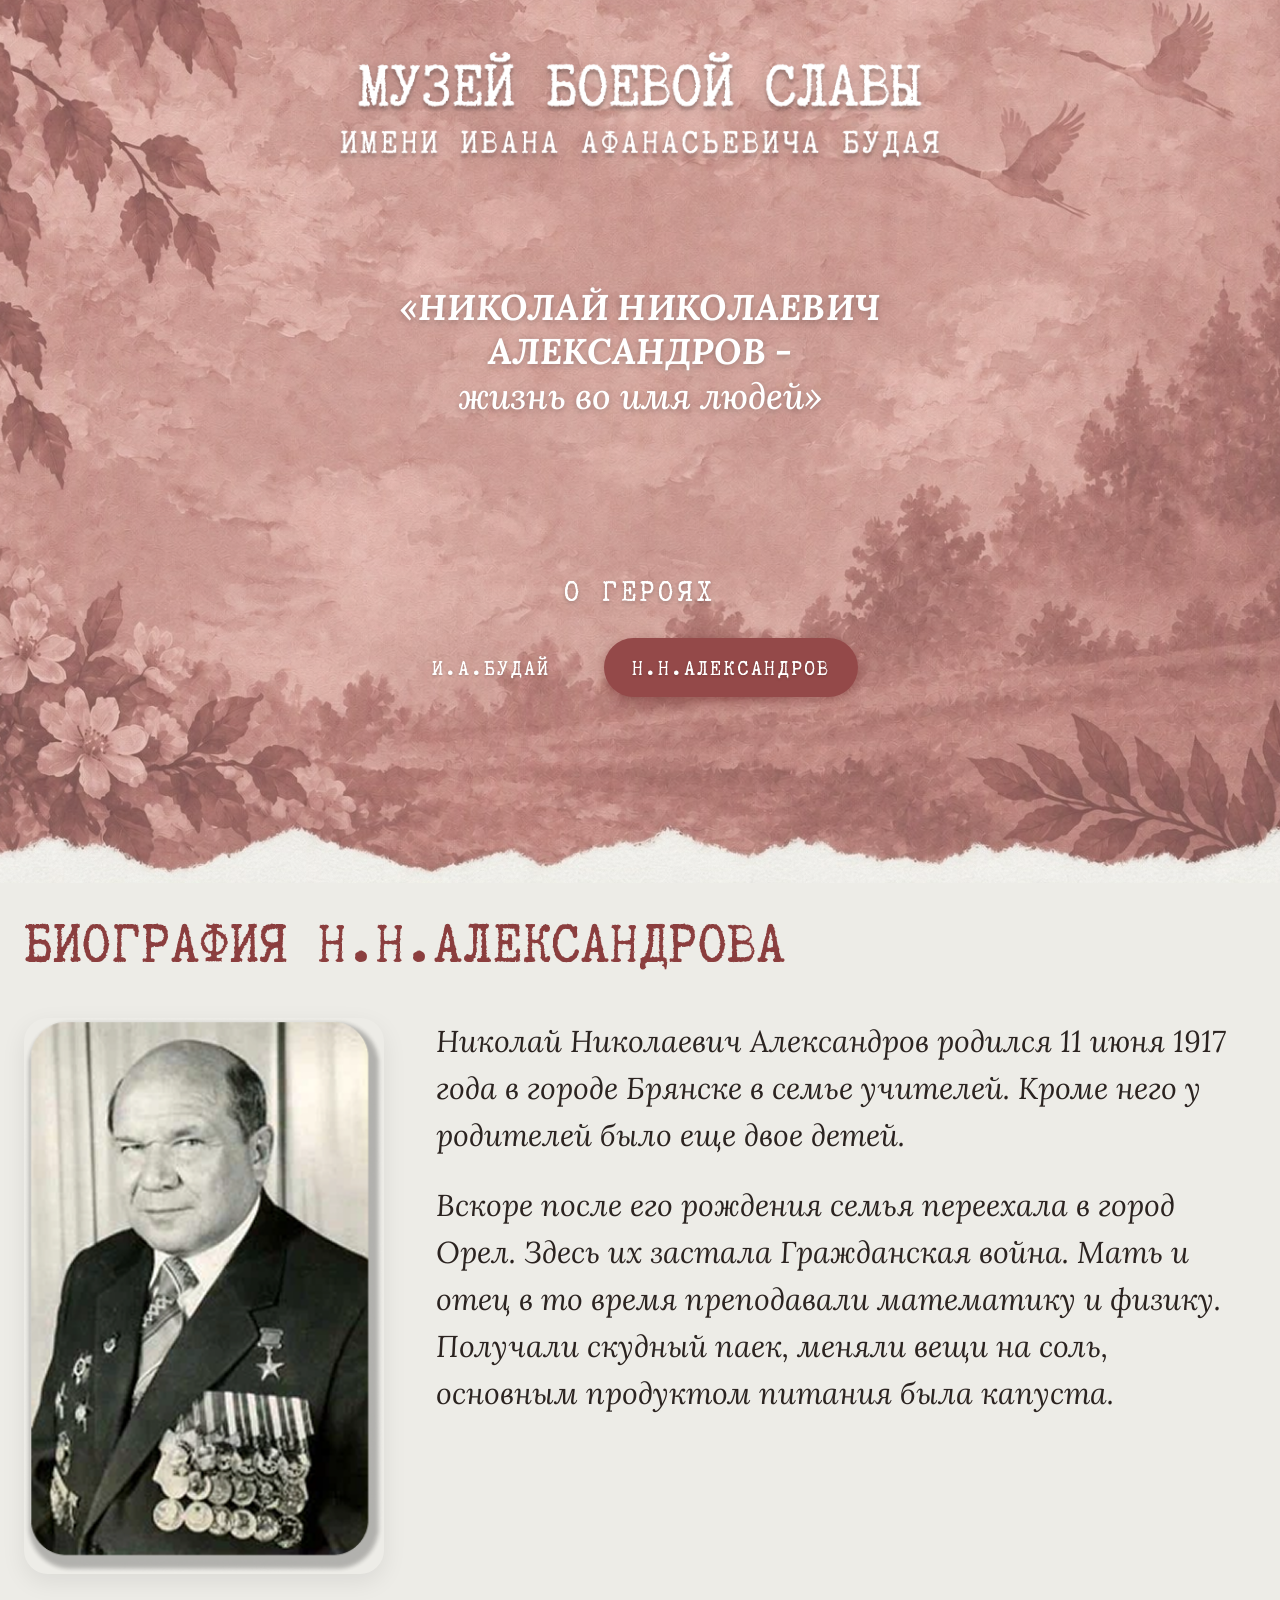
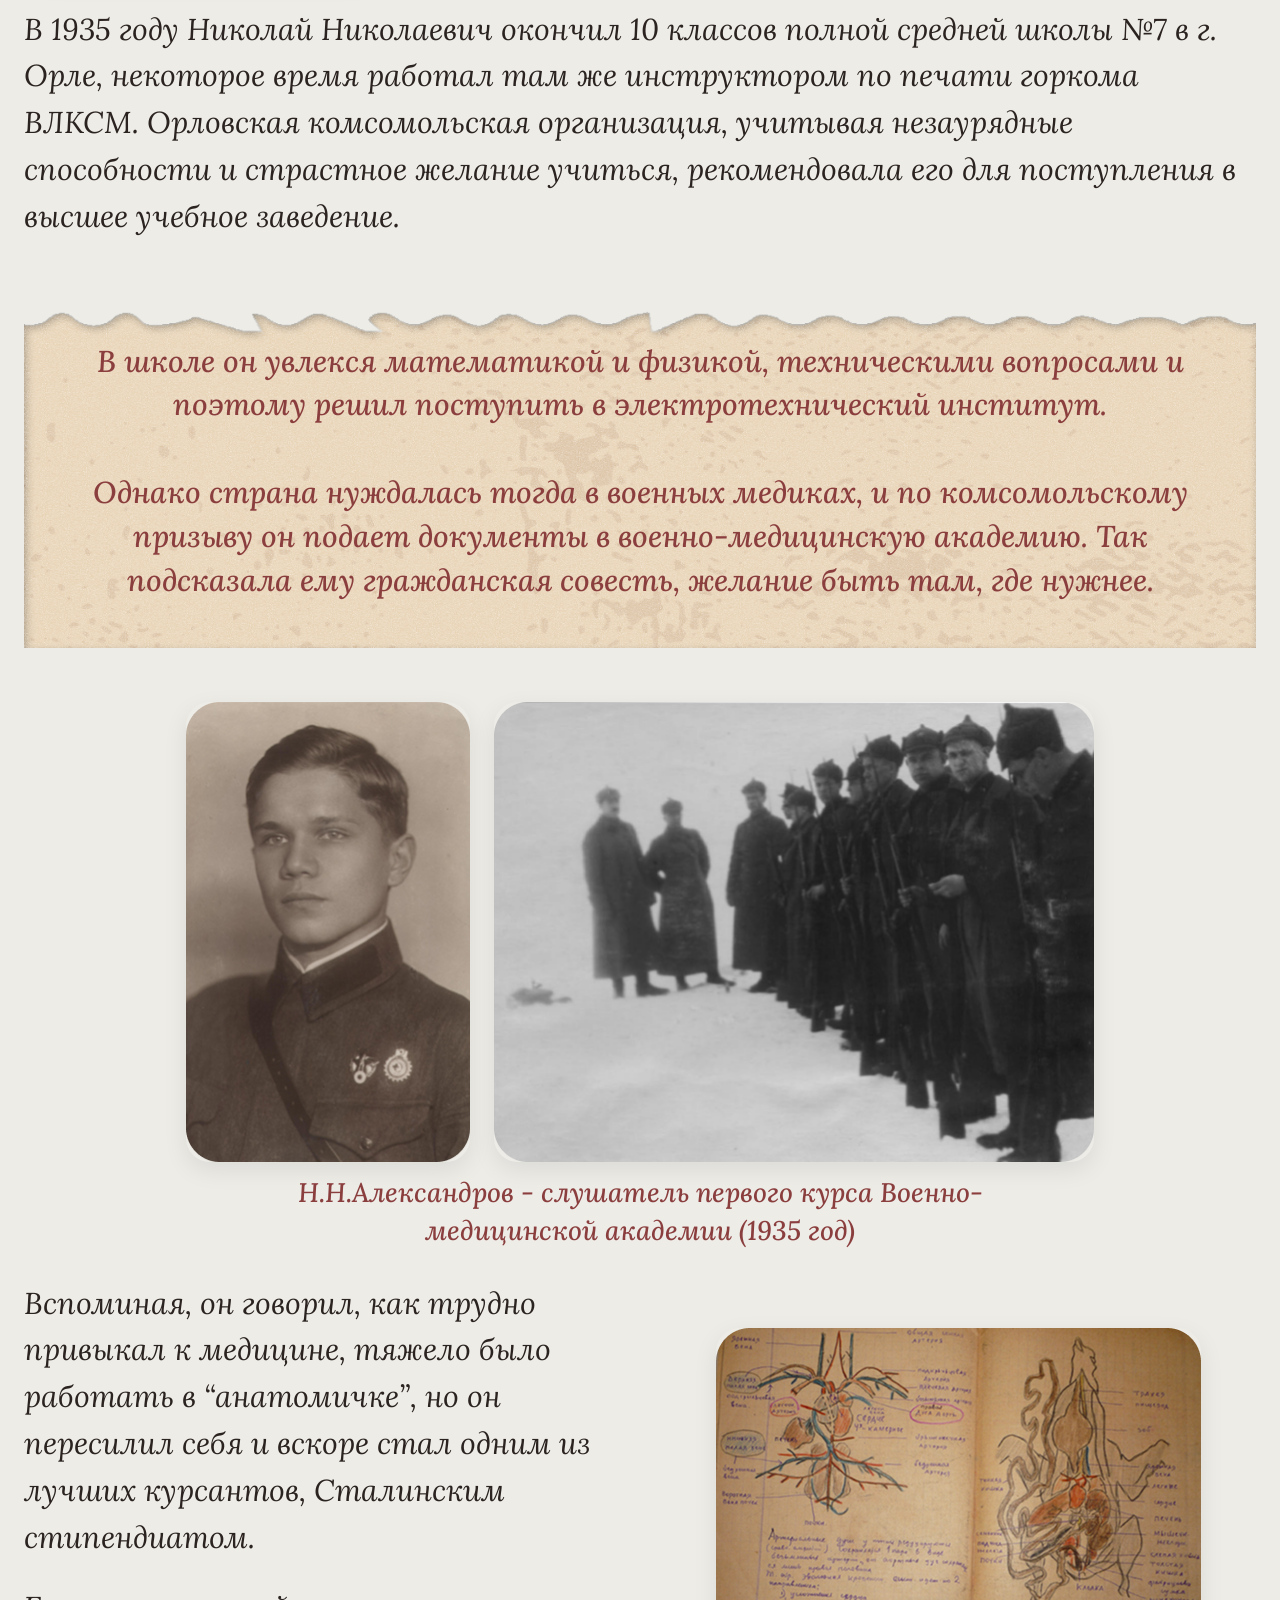
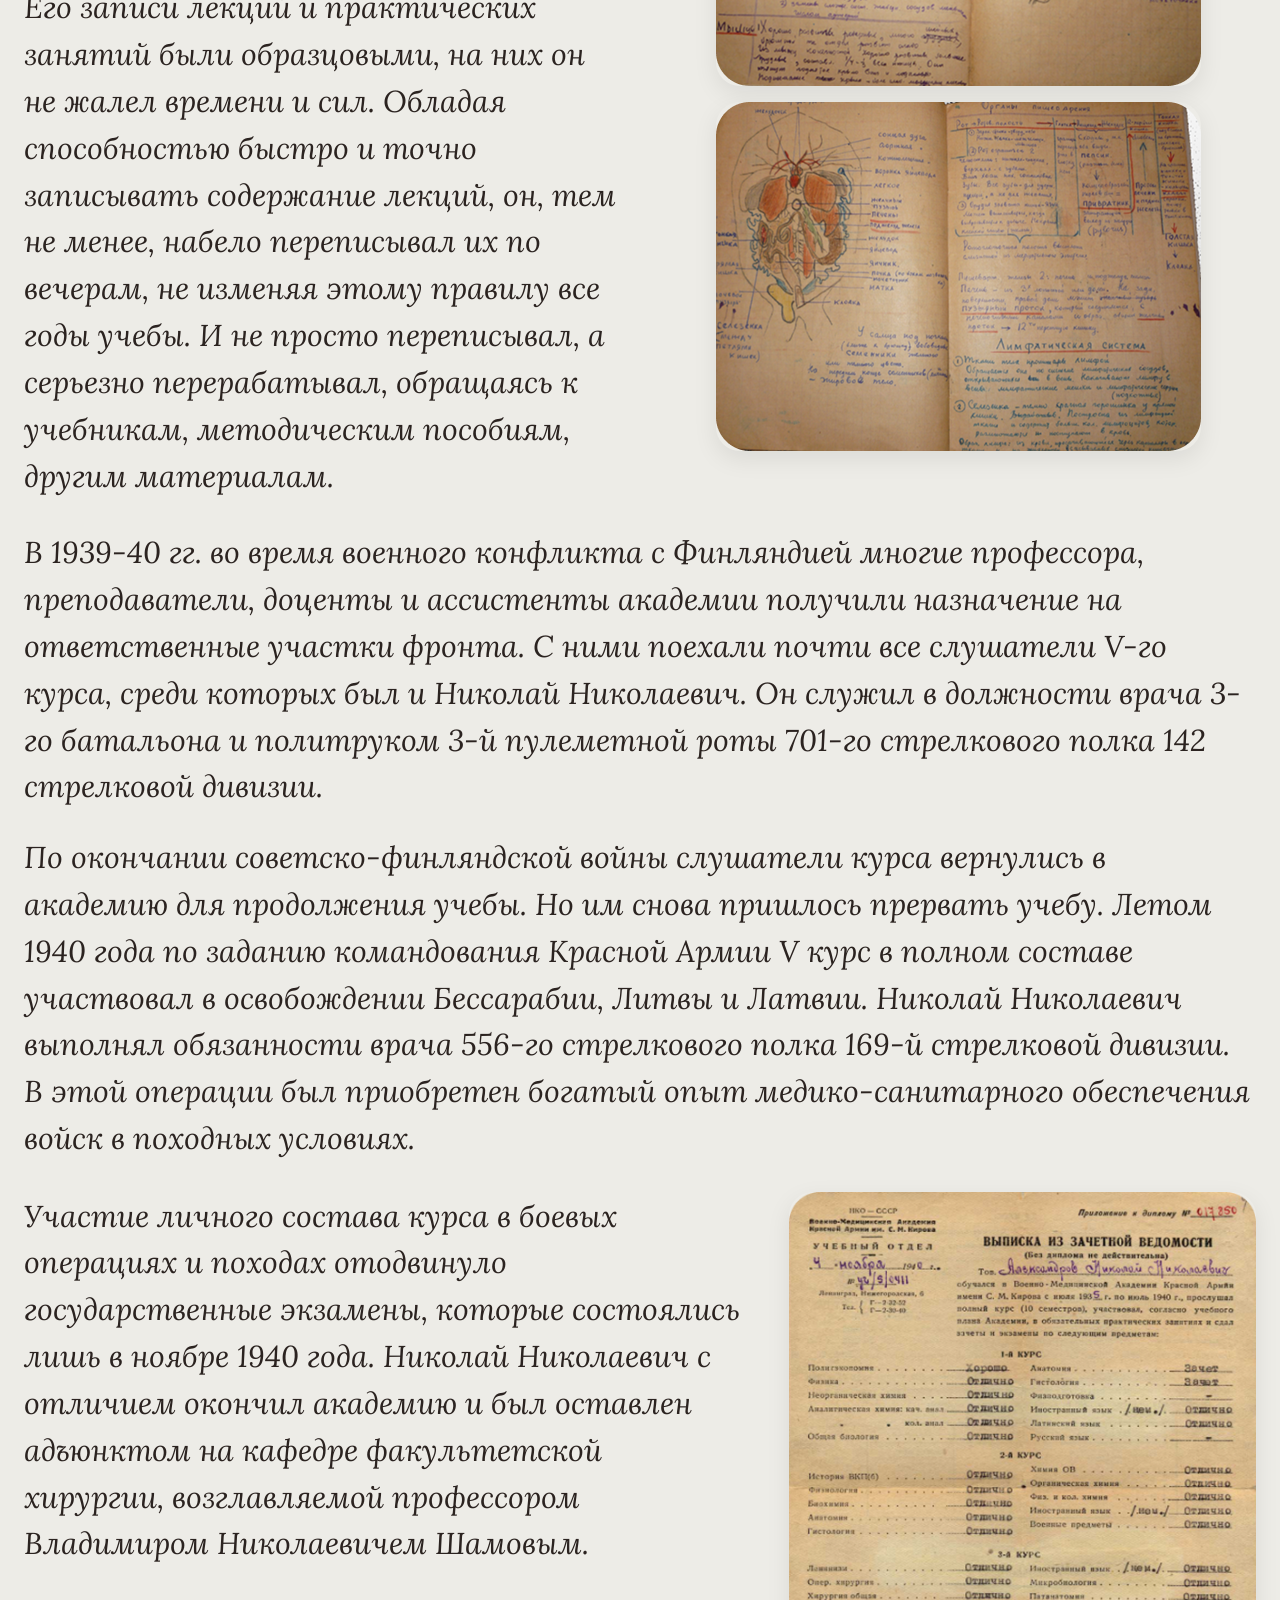
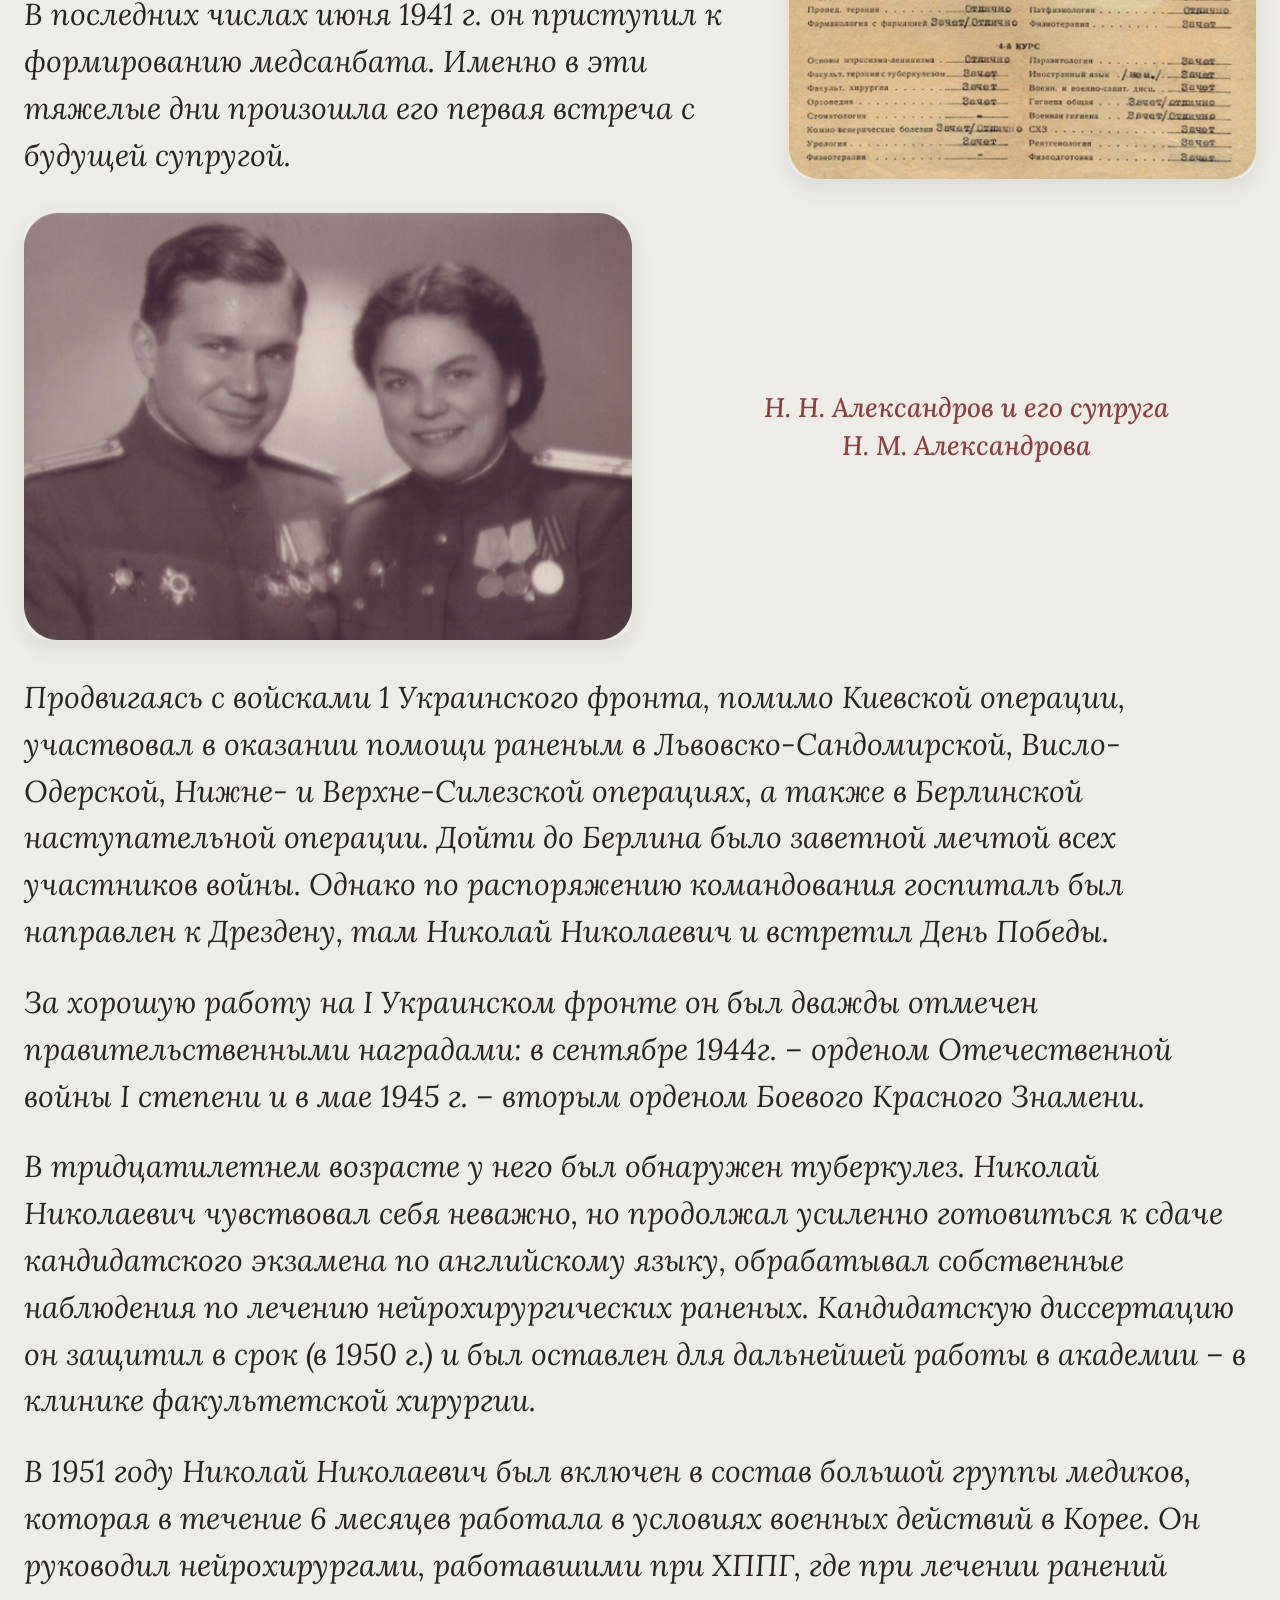
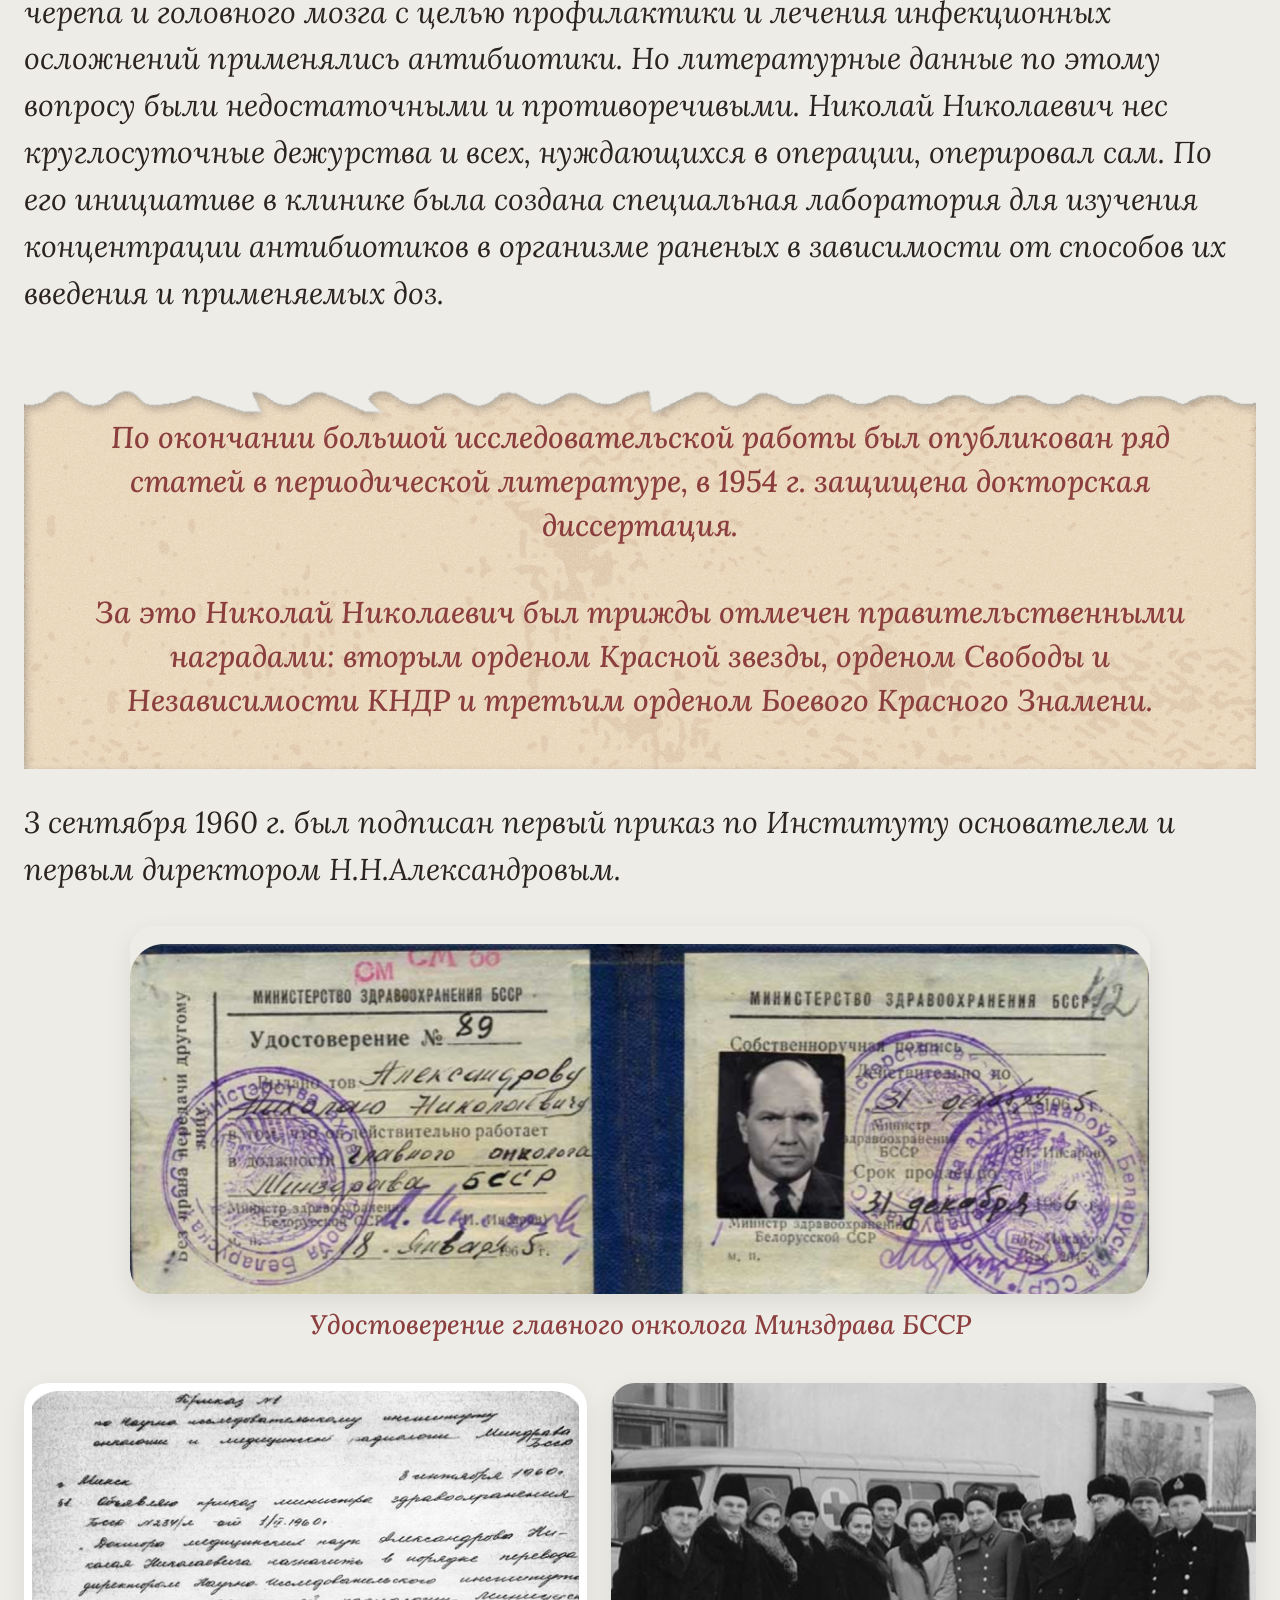
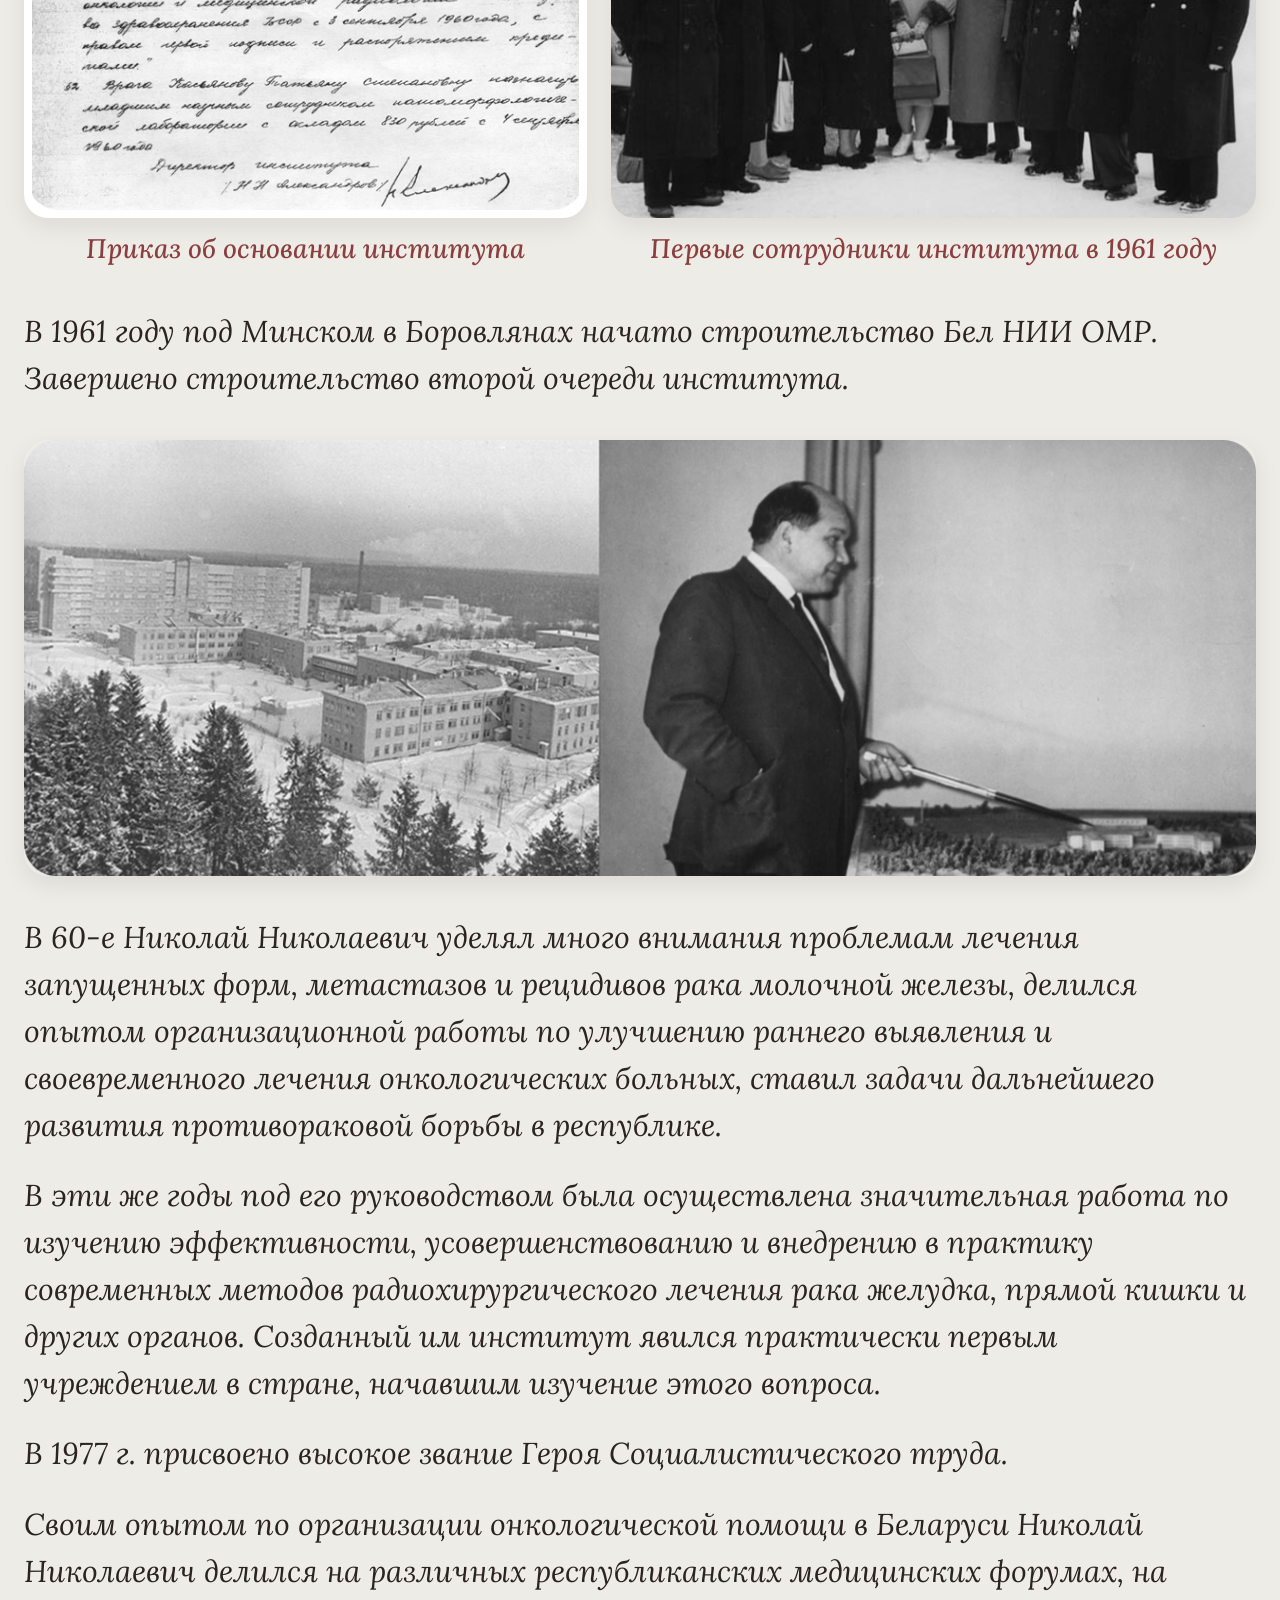
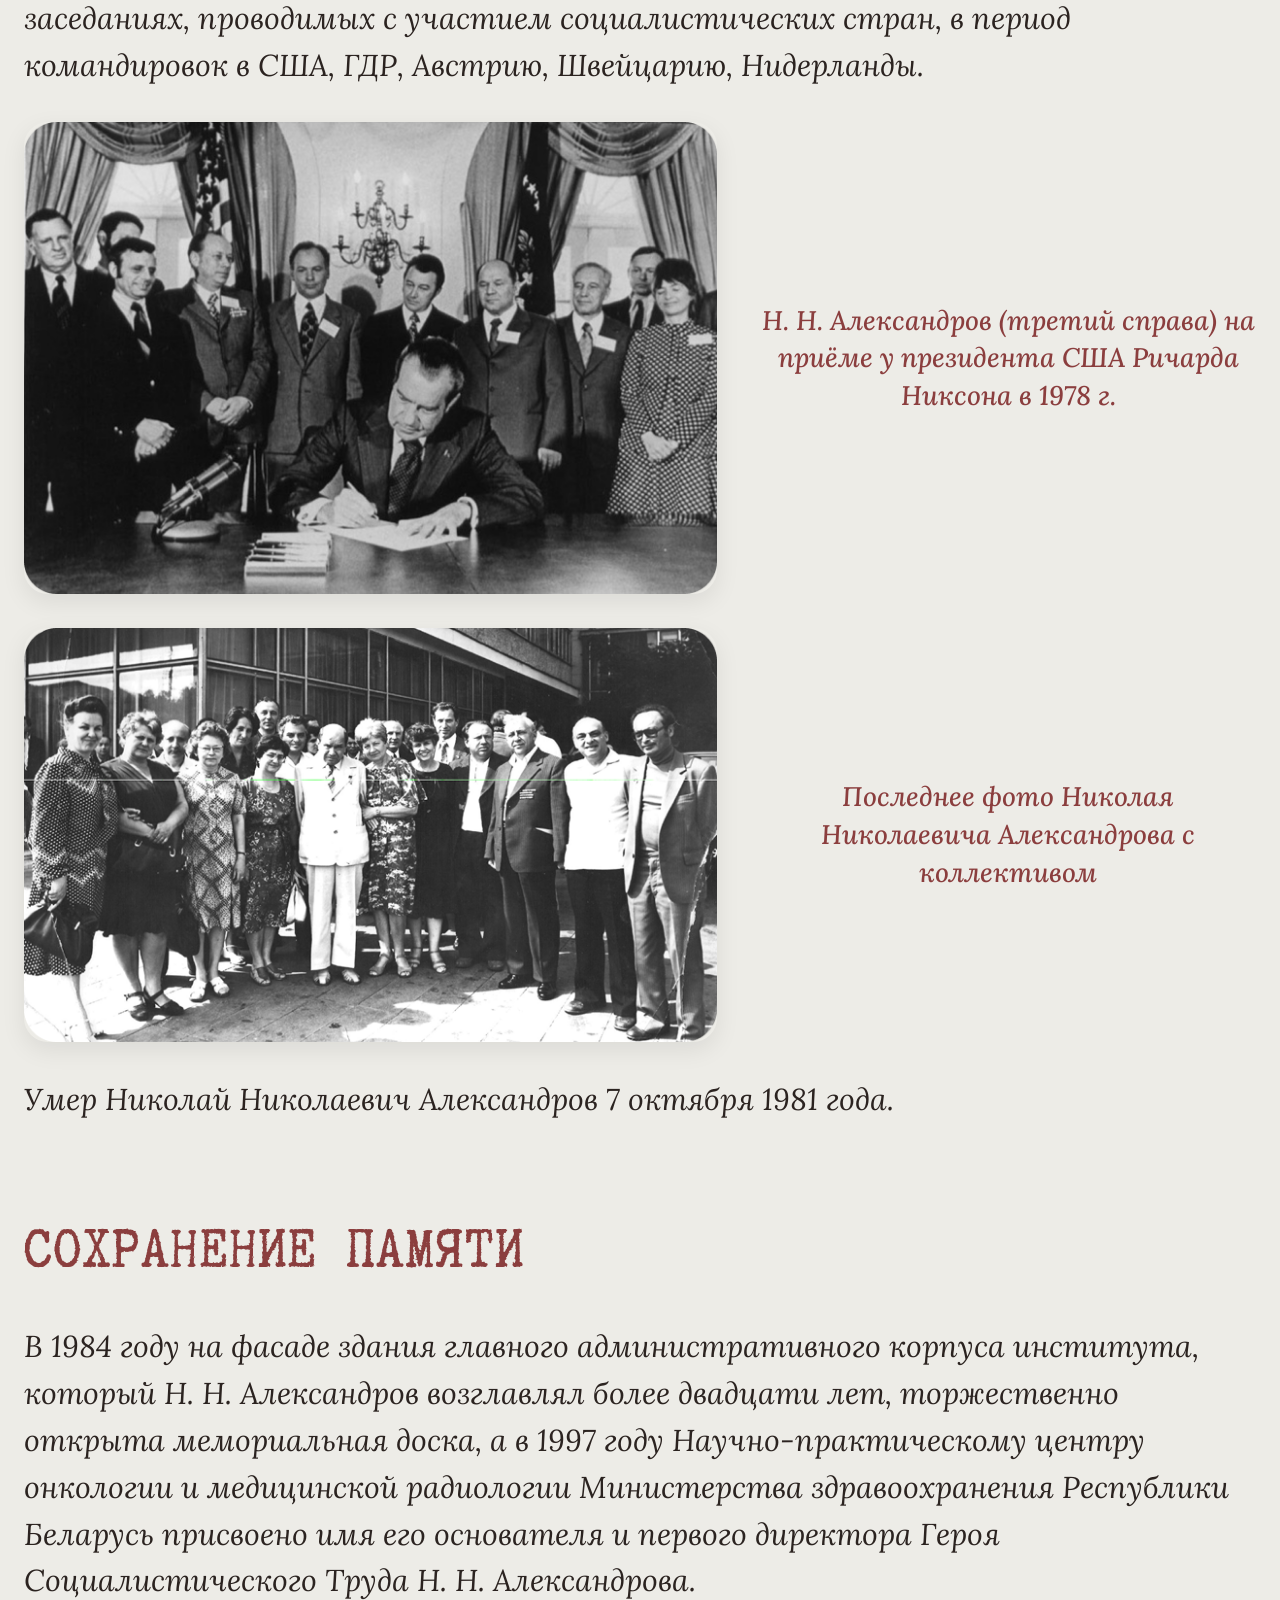
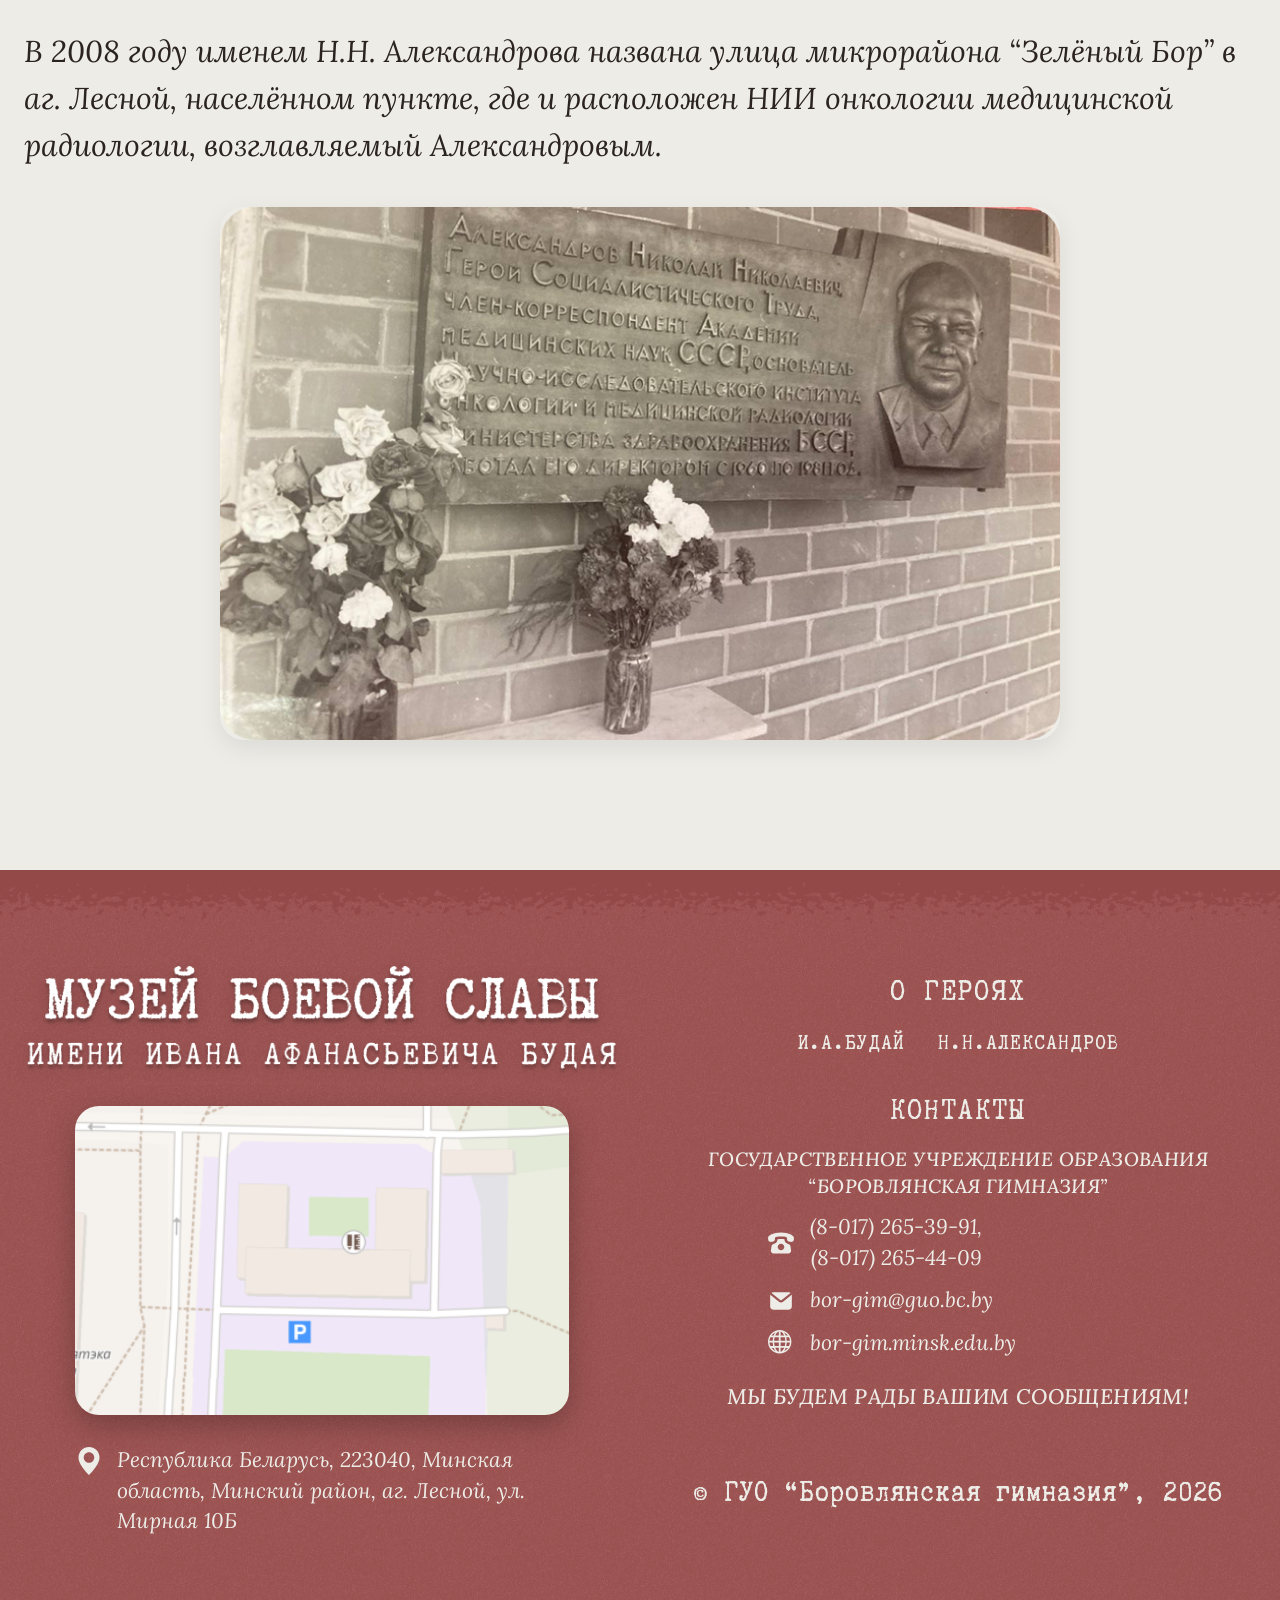
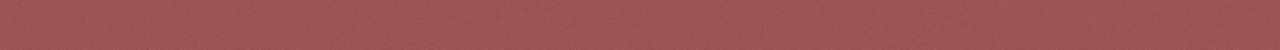
==== commit 90416f87: "Update aleksandrov.html" ====
--- a/aleksandrov.html
+++ b/aleksandrov.html
@@ -275,7 +275,7 @@
 
             <div class="footer-contact-row">
               <img src="assets/img/icons/phone.svg" alt="Телефон" loading="lazy" decoding="async">
-              <span>(8-017) 265-39-91,<br>(8-017) 265-44-09</span>
+              <span style="display: block; text-align: center;">(8-017) 265-39-91,<br>(8-017) 265-44-09</span>
             </div>
 
             <a href="mailto:bor-gim@guo.bc.by" class="footer-contact-row">
